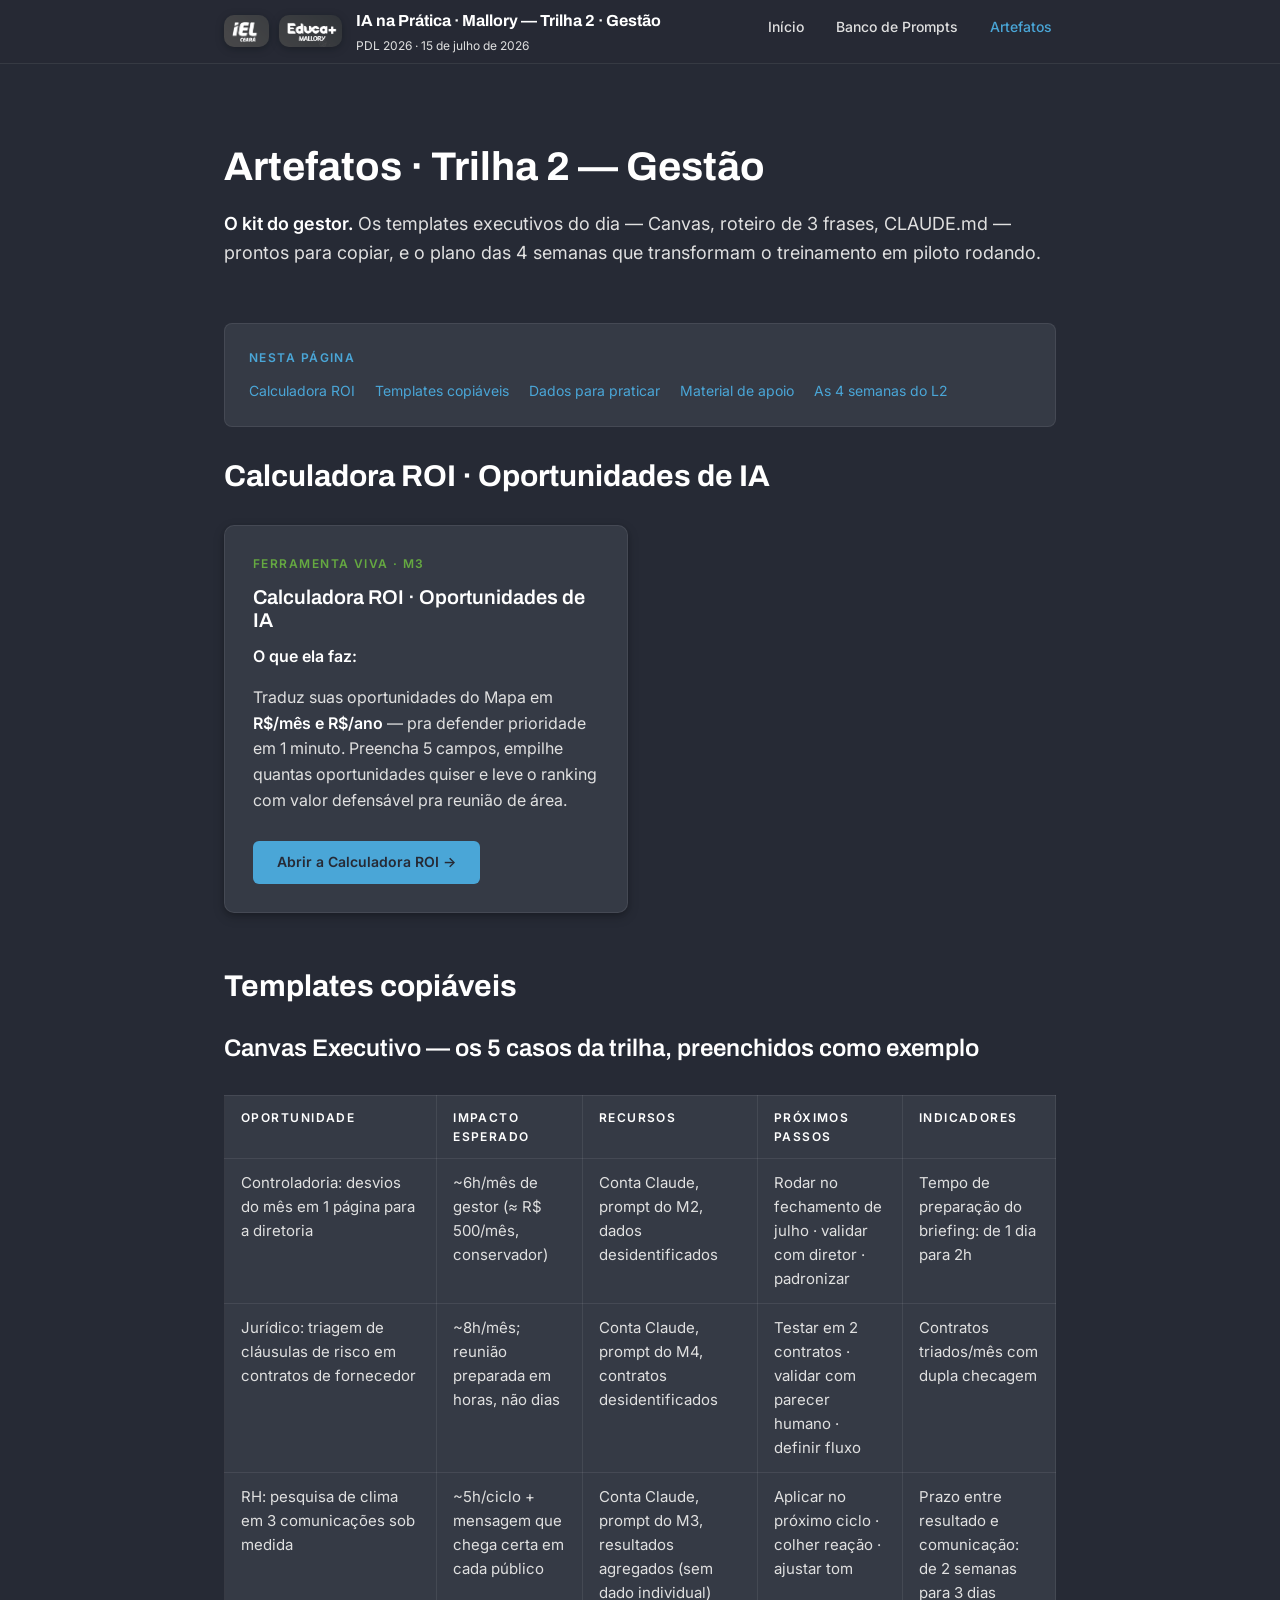
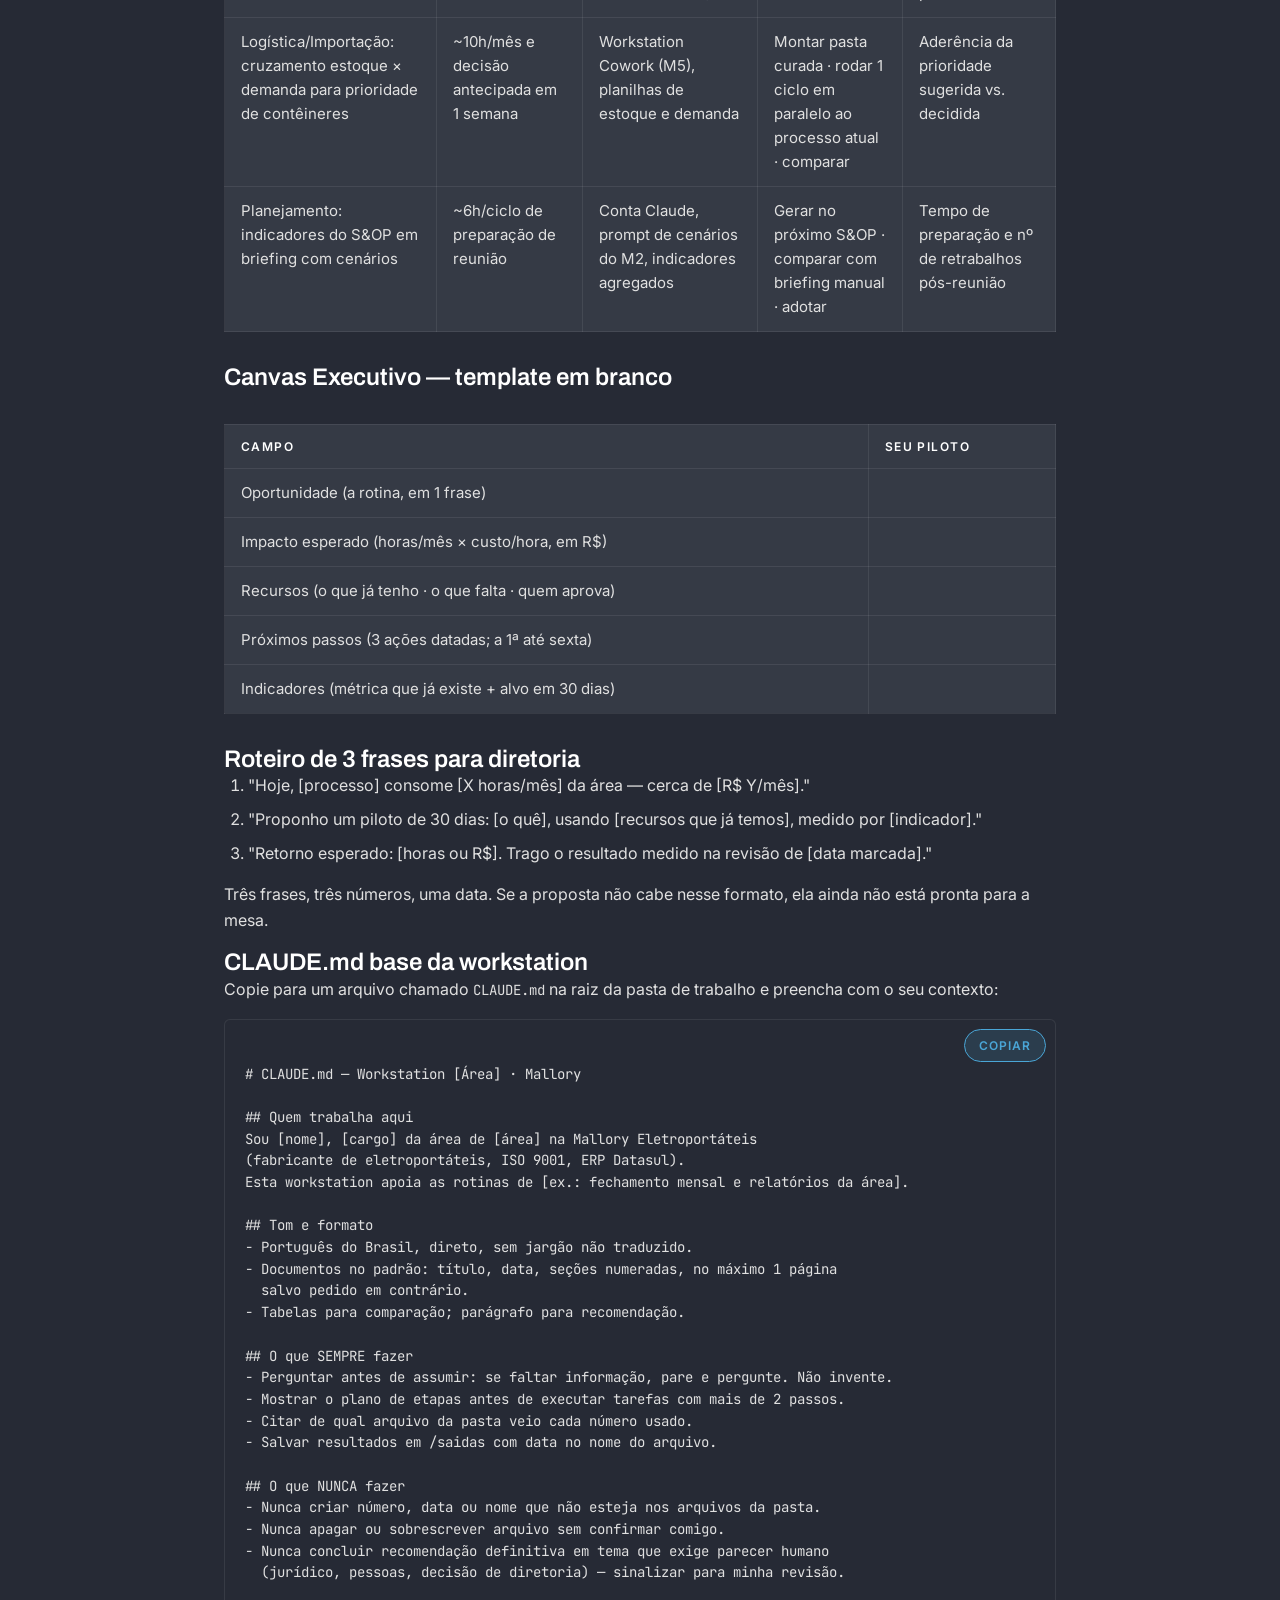
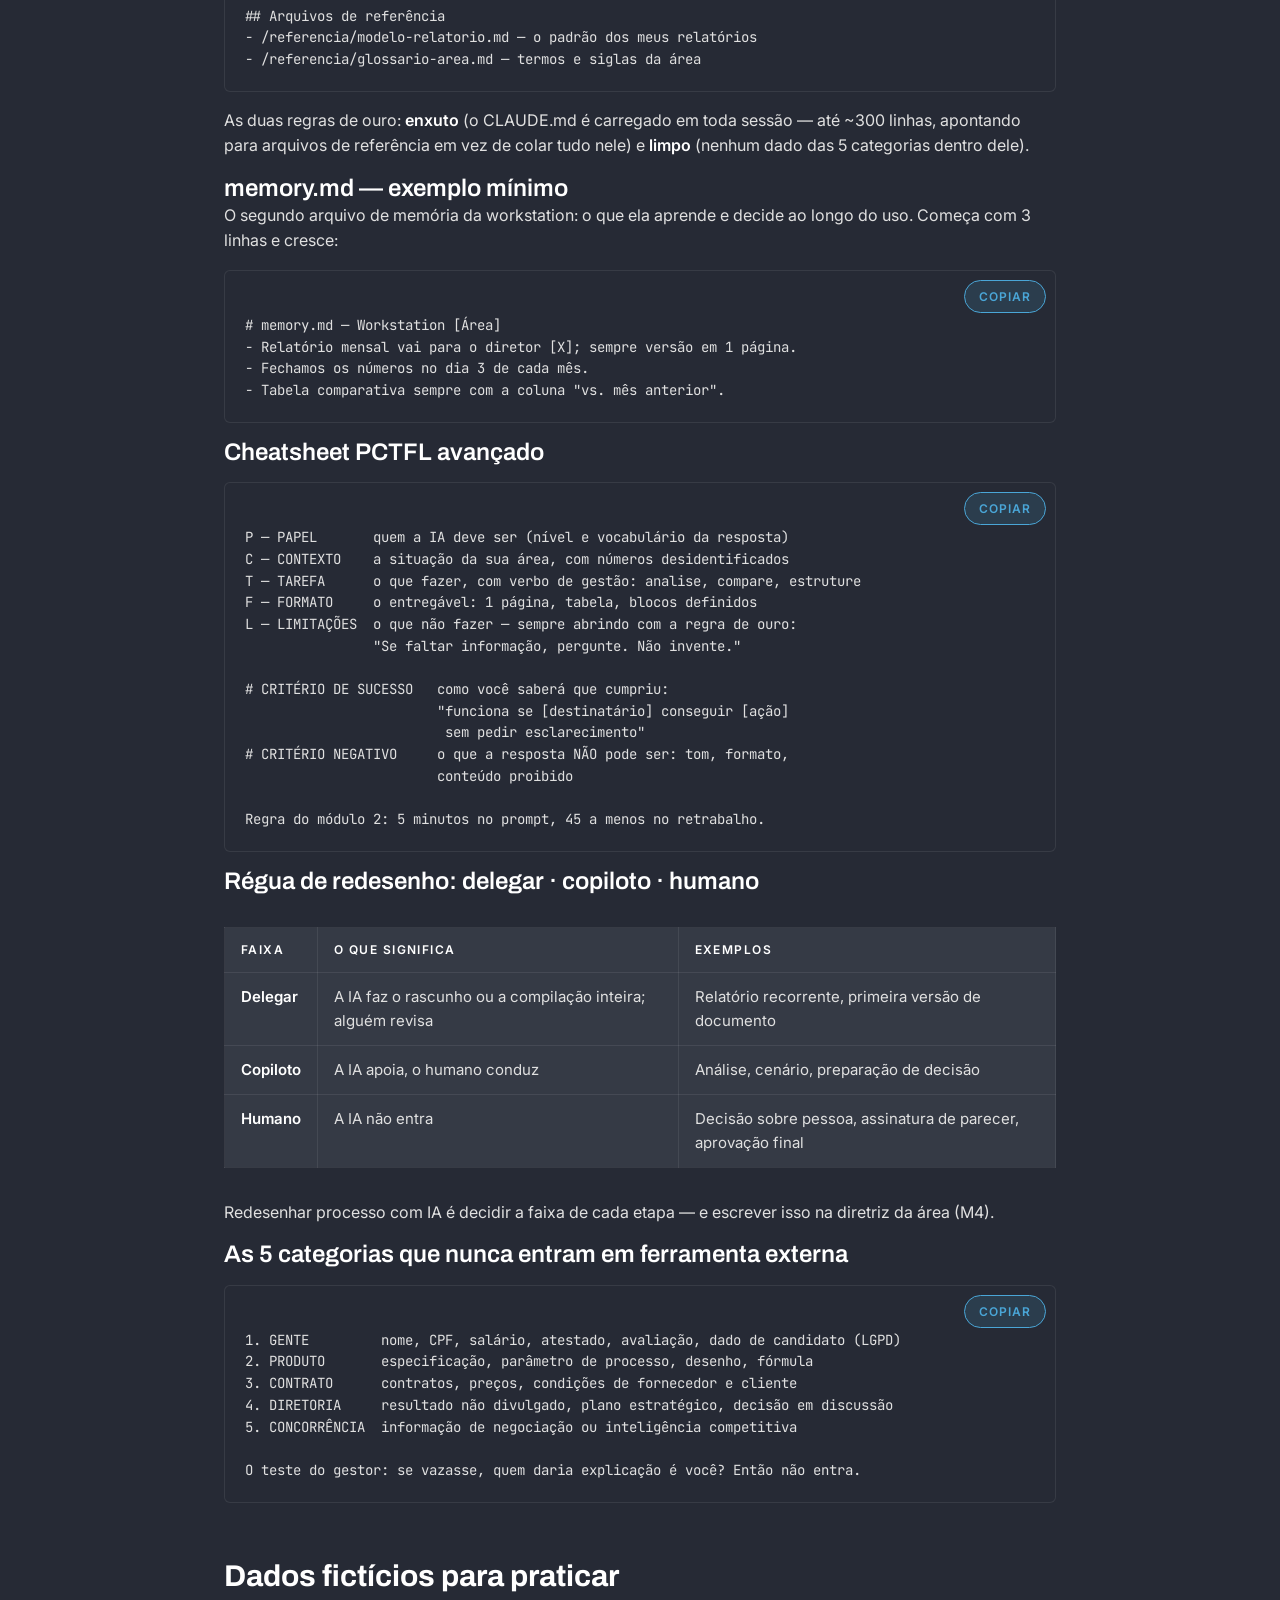
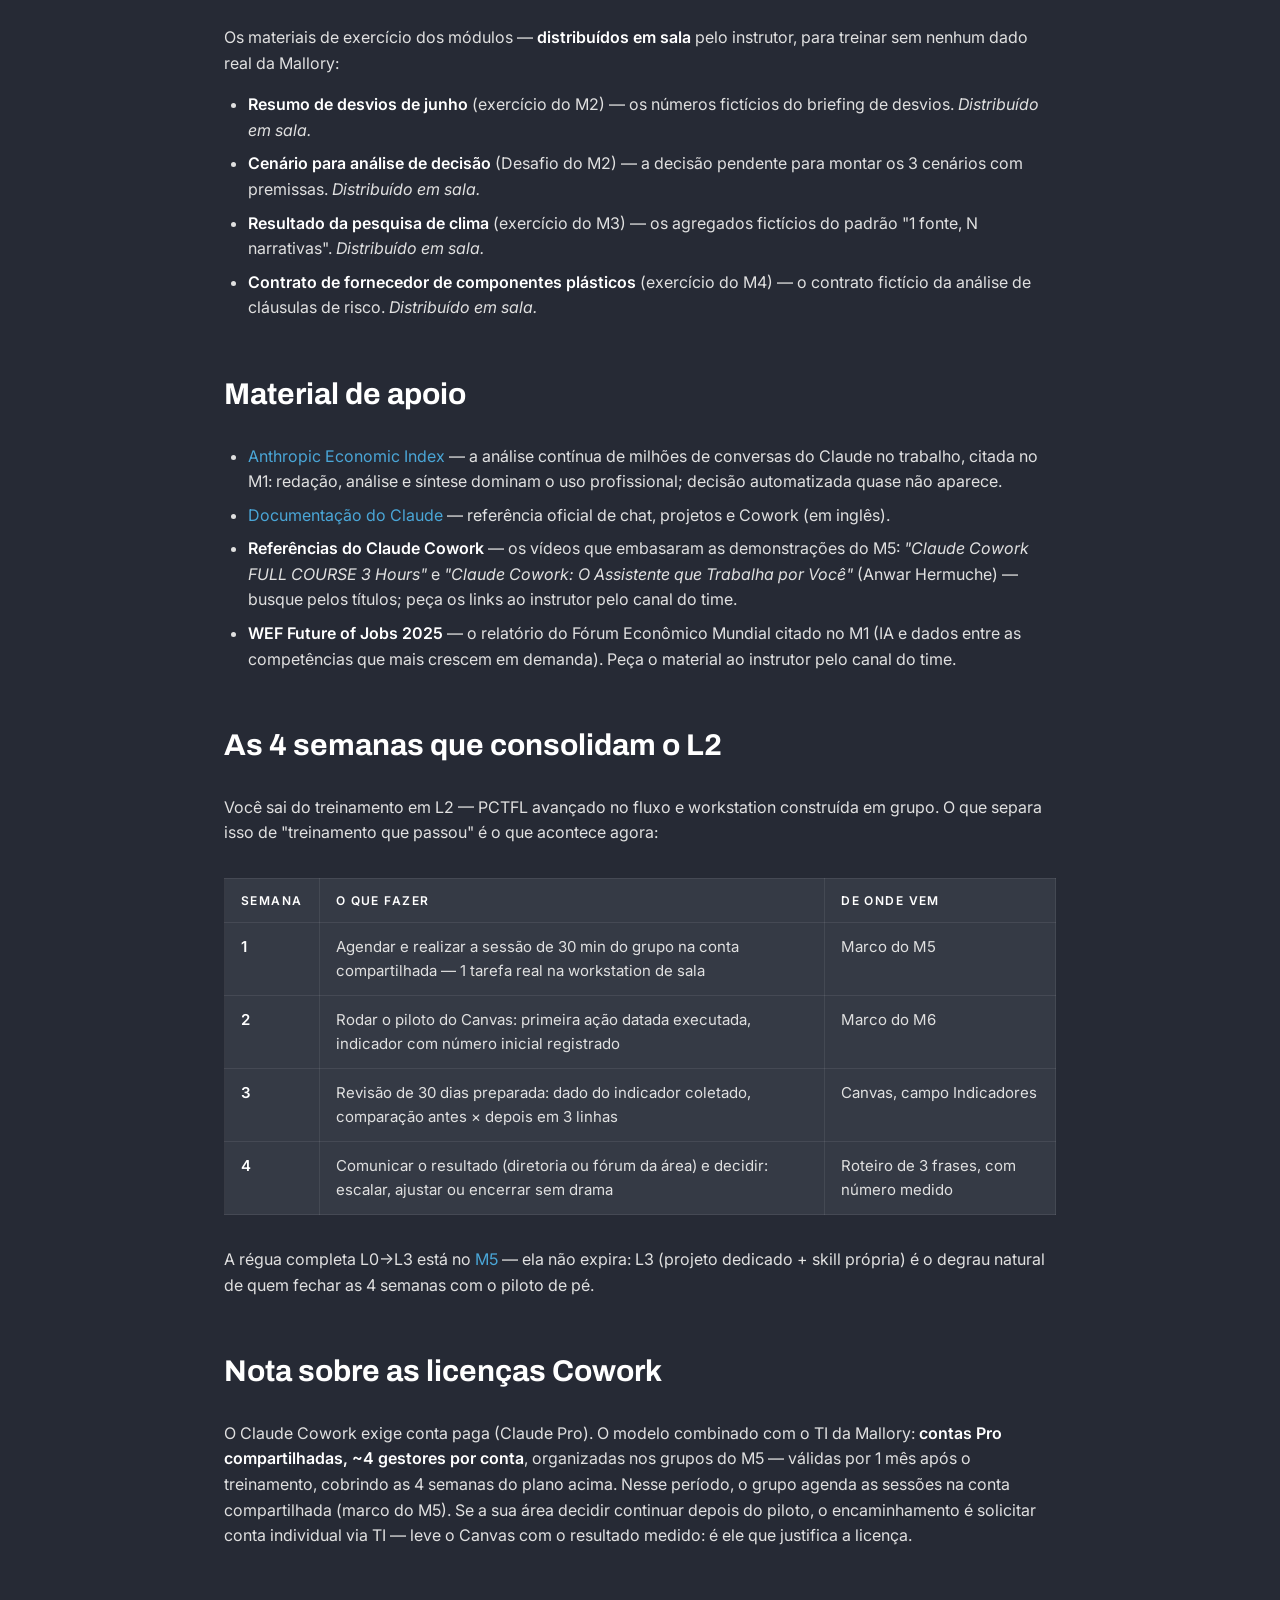
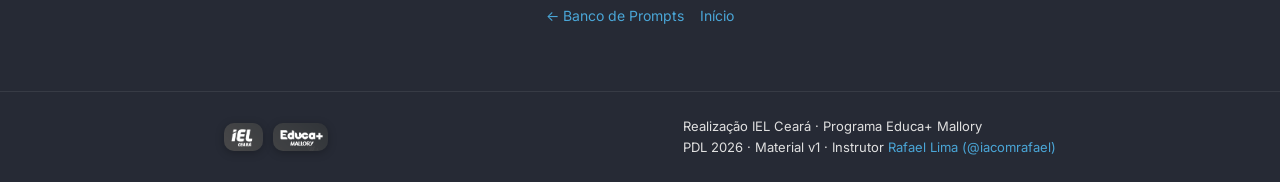
==== artefatos/index.html @ 83b5e23a "Renderiza artefatos/index.html (Trilha 2) Fecha o 404 sistêmico de /artefatos/. Render premium sobre" ====
<!DOCTYPE html>
<html lang="pt-BR">
<head>
  <meta charset="UTF-8">
  <meta name="viewport" content="width=device-width, initial-scale=1.0">
  <title>Artefatos · Trilha 2 — Gestão · Mallory PDL 2026</title>
  <meta name="description" content="O kit do gestor: Calculadora ROI, Canvas Executivo, roteiro de 3 frases, CLAUDE.md base e o plano das 4 semanas que transformam o treinamento em piloto rodando.">
  <link rel="preconnect" href="https://fonts.googleapis.com">
  <link rel="preconnect" href="https://fonts.gstatic.com" crossorigin>
  <link rel="stylesheet" href="https://fonts.googleapis.com/css2?family=Archivo:wght@600;700&family=Inter:wght@400;500;600&family=JetBrains+Mono:wght@400&display=swap">
  <link rel="stylesheet" href="../assets/style.css">
</head>
<body>

<header class="site-header">
  <div class="container">
    <div class="site-brand">
      <div class="site-logos">
        <img src="../assets/logos/iel-ceara.png" alt="IEL Ceará">
        <img src="../assets/logos/educa-mais-mallory.png" alt="Educa+ Mallory">
      </div>
      <div class="site-brand-text">
        <a href="../">IA na Prática · Mallory — Trilha 2 · Gestão</a>
        <span class="site-meta">PDL 2026 · 15 de julho de 2026</span>
      </div>
    </div>
    <button class="nav-toggle" aria-expanded="false" aria-controls="site-nav">Menu</button>
    <nav class="site-nav" id="site-nav" aria-label="Navegação principal">
      <ul>
        <li><a href="../">Início</a></li>
        <li><a href="../banco-de-prompts/">Banco de Prompts</a></li>
        <li><a href="./" aria-current="page">Artefatos</a></li>
      </ul>
    </nav>
  </div>
</header>

<main>
  <div class="container">

    <section class="hero">
      <h1>Artefatos · Trilha 2 — Gestão</h1>
      <p class="lead"><strong>O kit do gestor.</strong> Os templates executivos do dia — Canvas, roteiro de 3 frases, CLAUDE.md — prontos para copiar, e o plano das 4 semanas que transformam o treinamento em piloto rodando.</p>
    </section>

    <nav class="toc" aria-label="Nesta página">
      <span class="eyebrow">Nesta página</span>
      <ul>
        <li><a href="#calculadora">Calculadora ROI</a></li>
        <li><a href="#templates">Templates copiáveis</a></li>
        <li><a href="#dados">Dados para praticar</a></li>
        <li><a href="#apoio">Material de apoio</a></li>
        <li><a href="#semanas">As 4 semanas do L2</a></li>
      </ul>
    </nav>

    <section class="section" id="calculadora">
      <h2>Calculadora ROI · Oportunidades de IA</h2>
      <div class="cards-grid">
        <article class="card-modulo group-contextos">
          <span class="eyebrow">Ferramenta viva · M3</span>
          <h3>Calculadora ROI · Oportunidades de IA</h3>
          <p class="promessa">O que ela faz:</p>
          <p>Traduz suas oportunidades do Mapa em <strong>R$/mês e R$/ano</strong> — pra defender prioridade em 1 minuto. Preencha 5 campos, empilhe quantas oportunidades quiser e leve o ranking com valor defensável pra reunião de área.</p>
          <a class="btn-primary" href="calculadora-roi.html">Abrir a Calculadora ROI →</a>
        </article>
      </div>
    </section>

    <section class="section" id="templates">
      <h2>Templates copiáveis</h2>

      <h3>Canvas Executivo — os 5 casos da trilha, preenchidos como exemplo</h3>
      <div class="table-wrap">
        <table class="table-default">
          <thead>
            <tr><th>Oportunidade</th><th>Impacto esperado</th><th>Recursos</th><th>Próximos passos</th><th>Indicadores</th></tr>
          </thead>
          <tbody>
            <tr><td>Controladoria: desvios do mês em 1 página para a diretoria</td><td>~6h/mês de gestor (≈ R$ 500/mês, conservador)</td><td>Conta Claude, prompt do M2, dados desidentificados</td><td>Rodar no fechamento de julho · validar com diretor · padronizar</td><td>Tempo de preparação do briefing: de 1 dia para 2h</td></tr>
            <tr><td>Jurídico: triagem de cláusulas de risco em contratos de fornecedor</td><td>~8h/mês; reunião preparada em horas, não dias</td><td>Conta Claude, prompt do M4, contratos desidentificados</td><td>Testar em 2 contratos · validar com parecer humano · definir fluxo</td><td>Contratos triados/mês com dupla checagem</td></tr>
            <tr><td>RH: pesquisa de clima em 3 comunicações sob medida</td><td>~5h/ciclo + mensagem que chega certa em cada público</td><td>Conta Claude, prompt do M3, resultados agregados (sem dado individual)</td><td>Aplicar no próximo ciclo · colher reação · ajustar tom</td><td>Prazo entre resultado e comunicação: de 2 semanas para 3 dias</td></tr>
            <tr><td>Logística/Importação: cruzamento estoque × demanda para prioridade de contêineres</td><td>~10h/mês e decisão antecipada em 1 semana</td><td>Workstation Cowork (M5), planilhas de estoque e demanda</td><td>Montar pasta curada · rodar 1 ciclo em paralelo ao processo atual · comparar</td><td>Aderência da prioridade sugerida vs. decidida</td></tr>
            <tr><td>Planejamento: indicadores do S&amp;OP em briefing com cenários</td><td>~6h/ciclo de preparação de reunião</td><td>Conta Claude, prompt de cenários do M2, indicadores agregados</td><td>Gerar no próximo S&amp;OP · comparar com briefing manual · adotar</td><td>Tempo de preparação e nº de retrabalhos pós-reunião</td></tr>
          </tbody>
        </table>
      </div>

      <h3>Canvas Executivo — template em branco</h3>
      <div class="table-wrap">
        <table class="table-default">
          <thead>
            <tr><th>Campo</th><th>Seu piloto</th></tr>
          </thead>
          <tbody>
            <tr><td>Oportunidade (a rotina, em 1 frase)</td><td></td></tr>
            <tr><td>Impacto esperado (horas/mês × custo/hora, em R$)</td><td></td></tr>
            <tr><td>Recursos (o que já tenho · o que falta · quem aprova)</td><td></td></tr>
            <tr><td>Próximos passos (3 ações datadas; a 1ª até sexta)</td><td></td></tr>
            <tr><td>Indicadores (métrica que já existe + alvo em 30 dias)</td><td></td></tr>
          </tbody>
        </table>
      </div>

      <h3>Roteiro de 3 frases para diretoria</h3>
      <ol>
        <li>"Hoje, [processo] consome [X horas/mês] da área — cerca de [R$ Y/mês]."</li>
        <li>"Proponho um piloto de 30 dias: [o quê], usando [recursos que já temos], medido por [indicador]."</li>
        <li>"Retorno esperado: [horas ou R$]. Trago o resultado medido na revisão de [data marcada]."</li>
      </ol>
      <p>Três frases, três números, uma data. Se a proposta não cabe nesse formato, ela ainda não está pronta para a mesa.</p>

      <h3>CLAUDE.md base da workstation</h3>
      <p>Copie para um arquivo chamado <code>CLAUDE.md</code> na raiz da pasta de trabalho e preencha com o seu contexto:</p>
      <div class="prompt-box">
        <button class="btn-copy" type="button" aria-label="Copiar CLAUDE.md base">Copiar</button>
        <pre><code># CLAUDE.md — Workstation [Área] · Mallory

## Quem trabalha aqui
Sou [nome], [cargo] da área de [área] na Mallory Eletroportáteis
(fabricante de eletroportáteis, ISO 9001, ERP Datasul).
Esta workstation apoia as rotinas de [ex.: fechamento mensal e relatórios da área].

## Tom e formato
- Português do Brasil, direto, sem jargão não traduzido.
- Documentos no padrão: título, data, seções numeradas, no máximo 1 página
  salvo pedido em contrário.
- Tabelas para comparação; parágrafo para recomendação.

## O que SEMPRE fazer
- Perguntar antes de assumir: se faltar informação, pare e pergunte. Não invente.
- Mostrar o plano de etapas antes de executar tarefas com mais de 2 passos.
- Citar de qual arquivo da pasta veio cada número usado.
- Salvar resultados em /saidas com data no nome do arquivo.

## O que NUNCA fazer
- Nunca criar número, data ou nome que não esteja nos arquivos da pasta.
- Nunca apagar ou sobrescrever arquivo sem confirmar comigo.
- Nunca concluir recomendação definitiva em tema que exige parecer humano
  (jurídico, pessoas, decisão de diretoria) — sinalizar para minha revisão.

## Arquivos de referência
- /referencia/modelo-relatorio.md — o padrão dos meus relatórios
- /referencia/glossario-area.md — termos e siglas da área</code></pre>
      </div>
      <p>As duas regras de ouro: <strong>enxuto</strong> (o CLAUDE.md é carregado em toda sessão — até ~300 linhas, apontando para arquivos de referência em vez de colar tudo nele) e <strong>limpo</strong> (nenhum dado das 5 categorias dentro dele).</p>

      <h3>memory.md — exemplo mínimo</h3>
      <p>O segundo arquivo de memória da workstation: o que ela aprende e decide ao longo do uso. Começa com 3 linhas e cresce:</p>
      <div class="prompt-box">
        <button class="btn-copy" type="button" aria-label="Copiar memory.md exemplo">Copiar</button>
        <pre><code># memory.md — Workstation [Área]
- Relatório mensal vai para o diretor [X]; sempre versão em 1 página.
- Fechamos os números no dia 3 de cada mês.
- Tabela comparativa sempre com a coluna "vs. mês anterior".</code></pre>
      </div>

      <h3>Cheatsheet PCTFL avançado</h3>
      <div class="prompt-box">
        <button class="btn-copy" type="button" aria-label="Copiar cheatsheet PCTFL avançado">Copiar</button>
        <pre><code>P — PAPEL       quem a IA deve ser (nível e vocabulário da resposta)
C — CONTEXTO    a situação da sua área, com números desidentificados
T — TAREFA      o que fazer, com verbo de gestão: analise, compare, estruture
F — FORMATO     o entregável: 1 página, tabela, blocos definidos
L — LIMITAÇÕES  o que não fazer — sempre abrindo com a regra de ouro:
                "Se faltar informação, pergunte. Não invente."

# CRITÉRIO DE SUCESSO   como você saberá que cumpriu:
                        "funciona se [destinatário] conseguir [ação]
                         sem pedir esclarecimento"
# CRITÉRIO NEGATIVO     o que a resposta NÃO pode ser: tom, formato,
                        conteúdo proibido

Regra do módulo 2: 5 minutos no prompt, 45 a menos no retrabalho.</code></pre>
      </div>

      <h3>Régua de redesenho: delegar · copiloto · humano</h3>
      <div class="table-wrap">
        <table class="table-default">
          <thead>
            <tr><th>Faixa</th><th>O que significa</th><th>Exemplos</th></tr>
          </thead>
          <tbody>
            <tr><td><strong>Delegar</strong></td><td>A IA faz o rascunho ou a compilação inteira; alguém revisa</td><td>Relatório recorrente, primeira versão de documento</td></tr>
            <tr><td><strong>Copiloto</strong></td><td>A IA apoia, o humano conduz</td><td>Análise, cenário, preparação de decisão</td></tr>
            <tr><td><strong>Humano</strong></td><td>A IA não entra</td><td>Decisão sobre pessoa, assinatura de parecer, aprovação final</td></tr>
          </tbody>
        </table>
      </div>
      <p>Redesenhar processo com IA é decidir a faixa de cada etapa — e escrever isso na diretriz da área (M4).</p>

      <h3>As 5 categorias que nunca entram em ferramenta externa</h3>
      <div class="prompt-box">
        <button class="btn-copy" type="button" aria-label="Copiar as 5 categorias">Copiar</button>
        <pre><code>1. GENTE         nome, CPF, salário, atestado, avaliação, dado de candidato (LGPD)
2. PRODUTO       especificação, parâmetro de processo, desenho, fórmula
3. CONTRATO      contratos, preços, condições de fornecedor e cliente
4. DIRETORIA     resultado não divulgado, plano estratégico, decisão em discussão
5. CONCORRÊNCIA  informação de negociação ou inteligência competitiva

O teste do gestor: se vazasse, quem daria explicação é você? Então não entra.</code></pre>
      </div>
    </section>

    <section class="section" id="dados">
      <h2>Dados fictícios para praticar</h2>
      <p>Os materiais de exercício dos módulos — <strong>distribuídos em sala</strong> pelo instrutor, para treinar sem nenhum dado real da Mallory:</p>
      <ul>
        <li><strong>Resumo de desvios de junho</strong> (exercício do M2) — os números fictícios do briefing de desvios. <em>Distribuído em sala.</em></li>
        <li><strong>Cenário para análise de decisão</strong> (Desafio do M2) — a decisão pendente para montar os 3 cenários com premissas. <em>Distribuído em sala.</em></li>
        <li><strong>Resultado da pesquisa de clima</strong> (exercício do M3) — os agregados fictícios do padrão "1 fonte, N narrativas". <em>Distribuído em sala.</em></li>
        <li><strong>Contrato de fornecedor de componentes plásticos</strong> (exercício do M4) — o contrato fictício da análise de cláusulas de risco. <em>Distribuído em sala.</em></li>
      </ul>
    </section>

    <section class="section" id="apoio">
      <h2>Material de apoio</h2>
      <ul>
        <li><a href="https://www.anthropic.com/research" target="_blank" rel="noopener">Anthropic Economic Index</a> — a análise contínua de milhões de conversas do Claude no trabalho, citada no M1: redação, análise e síntese dominam o uso profissional; decisão automatizada quase não aparece.</li>
        <li><a href="https://docs.anthropic.com" target="_blank" rel="noopener">Documentação do Claude</a> — referência oficial de chat, projetos e Cowork (em inglês).</li>
        <li><strong>Referências do Claude Cowork</strong> — os vídeos que embasaram as demonstrações do M5: <em>"Claude Cowork FULL COURSE 3 Hours"</em> e <em>"Claude Cowork: O Assistente que Trabalha por Você"</em> (Anwar Hermuche) — busque pelos títulos; peça os links ao instrutor pelo canal do time.</li>
        <li><strong>WEF Future of Jobs 2025</strong> — o relatório do Fórum Econômico Mundial citado no M1 (IA e dados entre as competências que mais crescem em demanda). Peça o material ao instrutor pelo canal do time.</li>
      </ul>
    </section>

    <section class="section" id="semanas">
      <h2>As 4 semanas que consolidam o L2</h2>
      <p>Você sai do treinamento em L2 — PCTFL avançado no fluxo e workstation construída em grupo. O que separa isso de "treinamento que passou" é o que acontece agora:</p>
      <div class="table-wrap">
        <table class="table-default">
          <thead>
            <tr><th>Semana</th><th>O que fazer</th><th>De onde vem</th></tr>
          </thead>
          <tbody>
            <tr><td><strong>1</strong></td><td>Agendar e realizar a sessão de 30 min do grupo na conta compartilhada — 1 tarefa real na workstation de sala</td><td>Marco do M5</td></tr>
            <tr><td><strong>2</strong></td><td>Rodar o piloto do Canvas: primeira ação datada executada, indicador com número inicial registrado</td><td>Marco do M6</td></tr>
            <tr><td><strong>3</strong></td><td>Revisão de 30 dias preparada: dado do indicador coletado, comparação antes × depois em 3 linhas</td><td>Canvas, campo Indicadores</td></tr>
            <tr><td><strong>4</strong></td><td>Comunicar o resultado (diretoria ou fórum da área) e decidir: escalar, ajustar ou encerrar sem drama</td><td>Roteiro de 3 frases, com número medido</td></tr>
          </tbody>
        </table>
      </div>
      <p>A régua completa L0→L3 está no <a href="../m5/">M5</a> — ela não expira: L3 (projeto dedicado + skill própria) é o degrau natural de quem fechar as 4 semanas com o piloto de pé.</p>
    </section>

    <section class="section">
      <h2>Nota sobre as licenças Cowork</h2>
      <p>O Claude Cowork exige conta paga (Claude Pro). O modelo combinado com o TI da Mallory: <strong>contas Pro compartilhadas, ~4 gestores por conta</strong>, organizadas nos grupos do M5 — válidas por 1 mês após o treinamento, cobrindo as 4 semanas do plano acima. Nesse período, o grupo agenda as sessões na conta compartilhada (marco do M5). Se a sua área decidir continuar depois do piloto, o encaminhamento é solicitar conta individual via TI — leve o Canvas com o resultado medido: é ele que justifica a licença.</p>
    </section>

    <div class="module-nav-secondary">
      <a href="../banco-de-prompts/">← Banco de Prompts</a>
      <a href="../">Início</a>
    </div>

  </div>
</main>

<footer class="site-footer">
  <div class="container">
    <div class="site-logos">
      <img src="../assets/logos/iel-ceara.png" alt="IEL Ceará">
      <img src="../assets/logos/educa-mais-mallory.png" alt="Educa+ Mallory">
    </div>
    <div class="footer-meta">
      Realização IEL Ceará · Programa Educa+ Mallory<br>
      PDL 2026 · Material v1 · Instrutor <a href="https://www.instagram.com/iacomrafael/" target="_blank" rel="noopener">Rafael Lima (@iacomrafael)</a>
    </div>
  </div>
</footer>

<script src="../assets/script.js" defer></script>
</body>
</html>
---- assets/style.css ----
/* ==========================================================================
   IA na Prática · Mallory — Trilha 1 · Supervisão
   Design system: _shared/design-system.md (fonte de verdade)
   Organização: 1.Reset · 2.Variáveis · 3.Tipografia · 4.Layout ·
                5.Componentes · 6.Utilitários · 7.Media queries · 8.Print
   ========================================================================== */

/* ==========================================================================
   1. RESET
   ========================================================================== */

*,
*::before,
*::after {
  box-sizing: border-box;
  margin: 0;
  padding: 0;
}

html {
  -webkit-text-size-adjust: 100%;
  scroll-behavior: smooth;
}

img {
  max-width: 100%;
  display: block;
}

button {
  font: inherit;
  cursor: pointer;
  border: none;
  background: none;
  color: inherit;
}

table {
  border-collapse: collapse;
  width: 100%;
}

/* ==========================================================================
   2. VARIÁVEIS — paleta PDL Mallory (design-system §2)
   ========================================================================== */

:root {
  /* Fundo e Textos */
  --bg-dark: #262A35;   /* Slate — opção C do mockup, aprovada 11/07/2026 */
  --bg-light: #353A45;
  --bg-card: rgba(255, 255, 255, .045);
  --text-primary: #FFFFFF;
  --text-secondary: #E0E0E0;

  /* Cores de Destaque (Linha Colorida PDL) */
  --accent-blue: #4AA6D7;
  --accent-green: #65A941;
  --accent-red: #D72C35;
  --accent-yellow: #F7AC19;
  --accent-purple: #8A3A89;

  /* Derivadas por mistura (permitido: mistura, não hex novo — design-system §8) */
  /* Roxo e vermelho não passam AA como texto pequeno no dark (§7) — versões claras p/ texto */
  --purple-text: color-mix(in oklab, var(--accent-purple) 55%, white);
  --red-text: color-mix(in oklab, var(--accent-red) 65%, white);

  --border-subtle: rgba(255, 255, 255, .08);

  /* Superfície — sombras e raios (design-system §2b, padrão Cirilo adaptado pro dark) */
  --shadow-sm: 0 1px 2px rgba(0, 0, 0, .20), 0 1px 3px rgba(0, 0, 0, .15);
  --shadow-md: 0 4px 12px rgba(0, 0, 0, .20), 0 2px 4px rgba(0, 0, 0, .15);
  --shadow-lg: 0 12px 32px rgba(0, 0, 0, .30), 0 4px 12px rgba(0, 0, 0, .20);
  --radius-sm: 6px;
  --radius: 10px;
  --radius-lg: 14px;

  /* Tipografia */
  --font-title: "Archivo", system-ui, sans-serif;
  --font-body: "Inter", system-ui, sans-serif;
  --font-mono: "JetBrains Mono", ui-monospace, monospace;
}

/* ==========================================================================
   3. TIPOGRAFIA — escala design-system §4 (base 16px)
   ========================================================================== */

body {
  font-family: var(--font-body);
  font-size: 16px;
  font-weight: 400;
  line-height: 1.6;
  color: var(--text-secondary);
  background-color: var(--bg-dark);
  -webkit-font-smoothing: antialiased;
  -moz-osx-font-smoothing: grayscale;
}

h1,
h2,
h3,
h4 {
  font-family: var(--font-title);
  color: var(--text-primary);
  line-height: 1.15;
}

h1 { font-size: 32px; font-weight: 700; }   /* módulos; hub sobe via .hero */
h2 { font-size: 30px; font-weight: 700; }
h3 { font-size: 24px; font-weight: 600; }
h4 { font-size: 19px; font-weight: 600; }

h5,
h6 {
  font-family: var(--font-body);
  font-size: 16px;
  font-weight: 600;
  color: var(--text-primary);
}

p {
  margin-bottom: 16px;
}

strong {
  color: var(--text-primary);
  font-weight: 600;
}

small,
.text-small {
  font-size: 14px;
}

.eyebrow {
  font-family: var(--font-body);
  font-size: 12px;
  font-weight: 600;
  text-transform: uppercase;
  letter-spacing: .12em;
  display: block;
  margin-bottom: 8px;
  color: var(--accent-blue);
}

code {
  font-family: var(--font-mono);
  font-size: 14px;
}

a {
  color: var(--accent-blue);
  text-decoration: none;
}

a:hover {
  text-decoration: underline;
}

ul,
ol {
  padding-left: 24px;
  margin-bottom: 16px;
}

li {
  margin-bottom: 8px;
}

/* Foco visível (design-system §7) */
:focus-visible {
  outline: 2px solid var(--accent-blue);
  outline-offset: 2px;
}

/* ==========================================================================
   4. LAYOUT — container, header, footer, seções
   ========================================================================== */

.container {
  max-width: 880px;
  margin: 0 auto;
  padding: 0 24px;
}

/* --- Site header (sticky) --- */

.site-header {
  position: sticky;
  top: 0;
  z-index: 100;
  background-color: rgba(38, 42, 53, .92);
  -webkit-backdrop-filter: blur(8px);
  backdrop-filter: blur(8px);
  border-bottom: 1px solid var(--border-subtle);
}

.site-header .container {
  display: flex;
  align-items: center;
  justify-content: space-between;
  gap: 16px;
  min-height: 60px;
  flex-wrap: wrap;
  padding-top: 8px;
  padding-bottom: 8px;
}

.site-brand {
  display: flex;
  flex-direction: row;
  align-items: center;
  gap: 14px;
  flex-wrap: wrap;
}

/* Logos institucionais (design-system §9) */
.site-logos {
  display: flex;
  align-items: center;
  gap: 10px;
  flex-shrink: 0;
}

.site-logos img {
  height: 32px;
  width: auto;
  display: block;
  border-radius: 10px;
  box-shadow: 0 2px 8px rgba(0, 0, 0, .25);
}

.site-brand-text {
  display: flex;
  flex-direction: column;
  gap: 2px;
}

.site-brand a {
  font-family: var(--font-title);
  font-size: 16px;
  font-weight: 700;
  color: var(--text-primary);
}

.site-brand a:hover {
  text-decoration: none;
  color: var(--accent-blue);
}

.site-brand .site-meta {
  font-size: 12px;
  color: var(--text-secondary);
}

.nav-toggle {
  display: inline-flex;
  align-items: center;
  gap: 8px;
  padding: 8px 12px;
  border: 1px solid var(--border-subtle);
  border-radius: 6px;
  color: var(--text-primary);
  font-size: 14px;
}

.site-nav {
  display: none;
  width: 100%;
  padding: 8px 0 12px;
}

.site-nav.is-open {
  display: block;
}

.site-nav ul {
  list-style: none;
  padding: 0;
  margin: 0;
  display: flex;
  flex-direction: column;
  gap: 4px;
}

.site-nav a {
  display: block;
  padding: 8px 4px;
  color: var(--text-secondary);
  font-size: 14px;
  font-weight: 500;
}

.site-nav a:hover,
.site-nav a[aria-current="page"] {
  color: var(--accent-blue);
  text-decoration: none;
}

/* --- Seções e ritmo (design-system §6) --- */

main {
  padding-top: 40px;
  padding-bottom: 64px;
}

.section {
  margin-bottom: 38px;
}

.section > h2 {
  margin-bottom: 32px;
}

/* --- Hero --- */

.hero {
  padding: 24px 0 8px;
}

.hero h1 {
  margin-bottom: 20px;
}

.hero .lead {
  font-size: 18px;
  color: var(--text-secondary);
}

.hub-hero h1 {
  font-size: 40px;
}

/* Badges de metadados do módulo (linha sob o h1) */
.page-meta {
  display: flex;
  flex-wrap: wrap;
  gap: 8px;
  margin: 16px 0;
}

/* --- Site footer --- */

.site-footer {
  border-top: 1px solid var(--border-subtle);
  padding: 24px 0;
  font-size: 14px;
  color: var(--text-secondary);
}

.site-footer .container {
  display: flex;
  justify-content: space-between;
  align-items: center;
  gap: 16px;
  flex-wrap: wrap;
}

.site-footer .site-logos img {
  height: 28px;
}

.footer-meta {
  font-size: 13px;
}

/* --- Navegação prev/next do módulo --- */

.module-nav {
  display: flex;
  flex-direction: column;
  gap: 12px;
  margin-top: 48px;
  padding-top: 24px;
  border-top: 1px solid var(--border-subtle);
}

.module-nav a {
  display: block;
  padding: 12px 16px;
  background-color: var(--bg-light);
  border: 1px solid var(--border-subtle);
  border-radius: 6px;
}

.module-nav a:hover {
  text-decoration: none;
  border-color: var(--accent-blue);
}

.module-nav .nav-label {
  display: block;
  font-size: 12px;
  color: var(--text-secondary);
  text-transform: uppercase;
  letter-spacing: .12em;
  font-weight: 600;
}

.module-nav .nav-title {
  color: var(--text-primary);
  font-weight: 500;
}

.module-nav-secondary {
  display: flex;
  gap: 16px;
  justify-content: center;
  margin-top: 16px;
  font-size: 14px;
}

/* ==========================================================================
   5. COMPONENTES CANÔNICOS (design-system §5)
   ========================================================================== */

/* --- 5.1 Card de módulo (hub) --- */

.cards-grid {
  display: grid;
  grid-template-columns: 1fr;
  gap: 24px;
}

.card-modulo {
  position: relative;
  background-color: var(--bg-light);
  border: 1px solid var(--border-subtle);
  border-radius: var(--radius);
  padding: 28px;
  display: flex;
  flex-direction: column;
  gap: 12px;
  overflow: hidden;
  box-shadow: var(--shadow-md);
  transition: transform .2s ease, box-shadow .2s ease;
}

/* Linha superior na cor do grupo — desenha da esquerda no hover */
.card-modulo::before {
  content: "";
  position: absolute;
  top: 0;
  left: 0;
  height: 3px;
  width: 100%;
  background-color: var(--group-color, var(--accent-blue));
  transform: scaleX(0);
  transform-origin: left;
  transition: transform .2s ease;
}

.card-modulo:hover {
  transform: translateY(-4px);
  box-shadow: var(--shadow-lg);
}

.card-modulo:hover::before {
  transform: scaleX(1);
}

.card-modulo .eyebrow {
  color: var(--group-color, var(--accent-blue));
  margin-bottom: 0;
}

.card-modulo h3 {
  font-size: 20px;
}

.card-modulo .promessa {
  margin-bottom: 4px;
  font-weight: 600;
  color: var(--text-primary);
}

/* Lista "O que você aprende" — cresce para alinhar os botões entre cards */
.card-modulo > ul {
  flex-grow: 1;
  margin-bottom: 4px;
}

.card-modulo .btn-primary {
  align-self: flex-start;
}

/* Rodapé de autoria do card (design-system: crédito @iacomrafael) */
.card-modulo .card-footer-author {
  font-size: 12px;
  font-style: italic;
  color: var(--text-secondary);
  margin: 12px 0 0;
  padding-top: 12px;
  border-top: 1px solid var(--border-subtle);
}
.card-modulo .card-footer-author a {
  color: var(--accent-blue);
  text-decoration: none;
}
.card-modulo .card-footer-author a:hover {
  text-decoration: underline;
}

/* Cores por grupo narrativo (ver goal-4a-report, decisão de mapeamento) */
.group-fundamentos { --group-color: var(--accent-blue); }
.group-contextos   { --group-color: var(--accent-green); }
.group-aplicacoes  { --group-color: var(--accent-yellow); }
.group-fechamento  { --group-color: var(--accent-purple); }

/* Roxo cru não passa AA como texto pequeno — eyebrow do grupo Fechamento usa a mistura clara */
.group-fechamento .eyebrow { color: var(--purple-text); }

/* Linha "Você leva →" — sempre em roxo claro (mistura AA — design-system §7) */
.voce-leva {
  color: var(--purple-text);
  font-weight: 500;
}

.voce-leva strong {
  color: var(--purple-text);
}

/* --- 5.2 Card de prompt (PCTFL) --- */

.card-prompt {
  background-color: var(--bg-light);
  border-left: 3px solid var(--accent-blue);
  border-radius: 0 6px 6px 0;
  padding: 24px;
  margin: 32px 0;
}

.card-prompt h3,
.card-prompt h4 {
  margin-bottom: 12px;
}

.card-prompt .prompt-meta {
  margin: 0 0 16px;
  font-size: 14px;
}

.card-prompt .prompt-meta dt {
  float: left;
  clear: left;
  margin-right: 6px;
  font-weight: 600;
  color: var(--text-primary);
}

.card-prompt .prompt-meta dd {
  margin-bottom: 4px;
  overflow: hidden;
}

.prompt-box {
  position: relative;
  margin: 16px 0;
}

.prompt-box pre {
  background-color: var(--bg-dark);
  border: 1px solid var(--border-subtle);
  border-radius: 6px;
  padding: 20px;
  padding-top: 44px;
  overflow-x: auto;
  font-family: var(--font-mono);
  font-size: 14px;
  line-height: 1.55;
  color: var(--text-secondary);
}

.prompt-marker {
  color: var(--accent-blue);
  font-weight: 600;
}

.btn-copy {
  position: absolute;
  top: 10px;
  right: 10px;
  padding: 6px 14px;
  font-size: 12px;
  font-weight: 600;
  text-transform: uppercase;
  letter-spacing: .08em;
  color: var(--accent-blue);
  background-color: rgba(74, 166, 215, .15);
  border: 1px solid var(--accent-blue);
  border-radius: 999px;
  transition: background-color .15s ease, color .15s ease;
}

.btn-copy:hover {
  background-color: var(--accent-blue);
  color: var(--bg-dark);
}

.btn-copy.copied {
  color: var(--bg-dark);
  background-color: var(--accent-green);
  border-color: var(--accent-green);
}

.card-prompt .como-avaliar {
  margin-bottom: 0;
  font-size: 14px;
  color: var(--text-secondary);
}

/* --- 5.3 Callout box (4 variantes) --- */

.callout {
  background-color: var(--bg-light);
  border-left: 3px solid var(--accent-blue);
  border-radius: 0 var(--radius-sm) var(--radius-sm) 0;
  padding: 20px;
  margin: 32px 0;
  box-shadow: var(--shadow-sm);
}

.callout > :last-child {
  margin-bottom: 0;
}

.callout .callout-title {
  font-size: 12px;
  font-weight: 600;
  text-transform: uppercase;
  letter-spacing: .12em;
  margin-bottom: 12px;
  color: var(--accent-blue);
}

.callout-info { border-left-color: var(--accent-blue); }
.callout-info .callout-title { color: var(--accent-blue); }

.callout-aviso { border-left-color: var(--accent-red); }
.callout-aviso .callout-title { color: var(--red-text); }

.callout-alucinacao { border-left-color: var(--accent-yellow); }
.callout-alucinacao .callout-title { color: var(--accent-yellow); }

.callout-marco { border-left-color: var(--accent-purple); }
.callout-marco .callout-title { color: var(--purple-text); }

.callout table {
  margin: 16px 0;
}

/* --- 5.4 Badge de status --- */

.badge {
  display: inline-block;
  font-size: 12px;
  font-weight: 600;
  line-height: 1;
  padding: 4px 10px;
  border-radius: 999px;
  background-color: rgba(224, 224, 224, .15);
  color: var(--text-secondary);
}

.badge-disponivel {
  background-color: rgba(101, 169, 65, .15);
  color: var(--accent-green);
}

.badge-em-breve {
  background-color: rgba(224, 224, 224, .12);
  color: rgba(224, 224, 224, .6);
}

.badge-cowork {
  background-color: rgba(138, 58, 137, .18);
  color: var(--purple-text);
}

.badge-hands-on {
  background-color: rgba(74, 166, 215, .15);
  color: var(--accent-blue);
}

/* --- 5.5 Tabela "Aplicar × NÃO Aplicar" --- */

.table-aplicar {
  margin: 32px 0;
}

.table-aplicar th,
.table-aplicar td {
  padding: 12px 16px;
  text-align: left;
  vertical-align: top;
  border: 1px solid var(--border-subtle);
  width: 50%;
}

.table-aplicar th {
  font-size: 12px;
  font-weight: 600;
  text-transform: uppercase;
  letter-spacing: .12em;
  color: var(--text-primary);
}

.table-aplicar th:first-child { background-color: rgba(101, 169, 65, .25); }
.table-aplicar th:last-child  { background-color: rgba(215, 44, 53, .25); }

.table-aplicar td {
  background-color: var(--bg-light);
  font-size: 15px;
}

.table-aplicar td:first-child::before {
  content: "✓ ";
  color: var(--accent-green);
  font-weight: 700;
}

.table-aplicar td:last-child::before {
  content: "✗ ";
  color: var(--red-text);
  font-weight: 700;
}

/* --- 5.6 Timeline "3 tempos" --- */

.timeline-3-tempos {
  display: flex;
  flex-direction: column;
  gap: 8px;
  margin: 32px 0;
}

.timeline-3-tempos .tempo {
  background-color: var(--bg-light);
  border: 1px solid var(--border-subtle);
  border-radius: 6px;
  padding: 20px;
  flex: 1;
}

.timeline-3-tempos .tempo-label {
  display: block;
  font-size: 12px;
  font-weight: 600;
  text-transform: uppercase;
  letter-spacing: .12em;
  color: var(--accent-blue);
  margin-bottom: 8px;
}

.timeline-3-tempos .tempo p {
  margin-bottom: 0;
  font-size: 15px;
}

/* Terceiro tempo = o marco: label e borda em roxo */
.timeline-3-tempos .tempo-saida {
  border-color: var(--accent-purple);
}

.timeline-3-tempos .tempo-saida .tempo-label {
  color: var(--purple-text);
}

.timeline-3-tempos .tempo-arrow {
  color: var(--text-secondary);
  text-align: center;
  font-size: 18px;
  line-height: 1;
  align-self: center;
}

/* ==========================================================================
   5b. COMPONENTES DA PÁGINA (goal 4a — não estavam no design-system)
   ========================================================================== */

/* --- Stats do diagnóstico (hub) --- */

.stats-grid {
  display: grid;
  grid-template-columns: 1fr;
  gap: 16px;
  margin: 32px 0;
}

.stat {
  background-color: var(--bg-light);
  border: 1px solid var(--border-subtle);
  border-radius: 8px;
  padding: 20px;
  text-align: center;
}

.stat .stat-number {
  display: block;
  font-family: var(--font-title);
  font-size: 48px;
  font-weight: 700;
  color: var(--text-primary);
  line-height: 1.1;
}

.stat .stat-label {
  display: block;
  font-size: 14px;
  color: var(--text-secondary);
  margin-top: 4px;
}

/* --- Jornada (grupos narrativos, hub) --- */

.jornada-grupo {
  margin-bottom: 32px;
}

.jornada-grupo .eyebrow {
  color: var(--group-color, var(--accent-blue));
}

.jornada-grupo ul {
  list-style: none;
  padding: 0;
}

.jornada-grupo li {
  padding: 10px 0;
  border-bottom: 1px solid var(--border-subtle);
  display: flex;
  flex-wrap: wrap;
  align-items: baseline;
  gap: 8px;
}

/* --- Contrato do módulo --- */

.contrato {
  background-color: var(--bg-light);
  border: 1px solid var(--border-subtle);
  border-radius: 8px;
  padding: 28px;
  margin: 32px 0;
}

.contrato p {
  margin-bottom: 12px;
}

.contrato p:last-child {
  margin-bottom: 0;
}

/* --- Conceito em 5 pontos --- */

.point-numbered {
  display: flex;
  gap: 20px;
  margin-bottom: 32px;
}

.point-numbered .point-number {
  flex-shrink: 0;
  width: 44px;
  height: 44px;
  display: flex;
  align-items: center;
  justify-content: center;
  font-family: var(--font-title);
  font-size: 22px;
  font-weight: 700;
  color: var(--accent-blue);
  border: 2px solid var(--accent-blue);
  border-radius: 50%;
}

.point-numbered h3 {
  font-size: 19px;
  margin-bottom: 8px;
}

.point-numbered p:last-child {
  margin-bottom: 0;
}

/* --- Exercício em 2 camadas --- */

.exercise-block {
  background-color: var(--bg-light);
  border: 1px solid var(--border-subtle);
  border-radius: 8px;
  padding: 28px;
  margin: 24px 0;
}

.exercise-block h3 {
  font-size: 20px;
  margin-bottom: 16px;
}

.exercise-block ol {
  margin-bottom: 16px;
}

.exercise-block > :last-child {
  margin-bottom: 0;
}

/* --- Tabelas comuns (anti-padrões, diagnóstico etc.) --- */

.table-wrap {
  overflow-x: auto;
  margin: 32px 0;
}

table.table-default th,
table.table-default td {
  padding: 12px 16px;
  text-align: left;
  vertical-align: top;
  border: 1px solid var(--border-subtle);
  font-size: 15px;
}

table.table-default th {
  font-size: 12px;
  font-weight: 600;
  text-transform: uppercase;
  letter-spacing: .12em;
  color: var(--text-primary);
  background-color: var(--bg-light);
}

table.table-default td {
  background-color: var(--bg-light);
}

/* Coluna "Como corrigir" — destaque verde (correção = caminho certo) */
table.table-erros td:last-child {
  border-left: 2px solid var(--accent-green);
}

/* --- TOC do banco --- */

.toc {
  background-color: var(--bg-light);
  border: 1px solid var(--border-subtle);
  border-radius: 8px;
  padding: 24px;
  margin: 32px 0;
  font-size: 14px;
}

.toc .eyebrow {
  margin-bottom: 12px;
}

.toc ul {
  list-style: none;
  padding: 0;
  margin: 0;
  display: flex;
  flex-wrap: wrap;
  gap: 8px 20px;
}

.toc li {
  margin-bottom: 0;
}

/* --- Bloco "como usar" (banco) --- */

.guia-bloco {
  background-color: var(--bg-light);
  border: 1px solid var(--border-subtle);
  border-radius: 8px;
  padding: 24px;
  margin: 24px 0;
}

.guia-bloco > :last-child {
  margin-bottom: 0;
}

/* Títulos de área do banco — heading com estilo eyebrow + respiro entre áreas */
h3.eyebrow {
  font-size: 13px;
  margin-top: 56px;
  margin-bottom: 16px;
  color: var(--accent-blue);
}

/* --- Botões --- */

.btn-primary {
  display: inline-block;
  padding: 10px 24px;
  font-size: 14px;
  font-weight: 600;
  color: var(--bg-dark);
  background-color: var(--accent-blue);
  border-radius: 6px;
  align-self: flex-start;
  transition: filter .15s ease;
}

.btn-primary:hover {
  text-decoration: none;
  filter: brightness(1.1);
}

/* ==========================================================================
   6. UTILITÁRIOS — semântica de cores (design-system §3)
   ========================================================================== */

.accent-blue   { color: var(--accent-blue); }
.accent-green  { color: var(--accent-green); }
.accent-yellow { color: var(--accent-yellow); }
/* Vermelho e roxo como texto: apenas as versões claras (design-system §7) */
.accent-red    { color: var(--red-text); }
.accent-purple { color: var(--purple-text); }

.border-blue   { border-color: var(--accent-blue); }
.border-green  { border-color: var(--accent-green); }
.border-red    { border-color: var(--accent-red); }
.border-yellow { border-color: var(--accent-yellow); }
.border-purple { border-color: var(--accent-purple); }

.bg-blue-soft   { background-color: rgba(74, 166, 215, .15); }
.bg-green-soft  { background-color: rgba(101, 169, 65, .15); }
.bg-red-soft    { background-color: rgba(215, 44, 53, .15); }
.bg-yellow-soft { background-color: rgba(247, 172, 25, .15); }
.bg-purple-soft { background-color: rgba(138, 58, 137, .15); }

.text-secondary { color: var(--text-secondary); }
.text-center { text-align: center; }

/* ==========================================================================
   7. MEDIA QUERIES — mobile-first (breakpoints 640px / 900px)
   ========================================================================== */

@media (min-width: 640px) {
  .stats-grid {
    grid-template-columns: repeat(2, 1fr);
  }

  .module-nav {
    flex-direction: row;
    justify-content: space-between;
  }

  .module-nav a {
    max-width: 48%;
  }

  .module-nav .nav-next {
    text-align: right;
    margin-left: auto;
  }
}

@media (min-width: 900px) {
  h1 { font-size: 40px; }
  .hub-hero h1 { font-size: 52px; }

  main {
    padding-top: 56px;
  }

  .section {
    margin-bottom: 56px;
  }

  /* Nav inline no desktop; hamburger some */
  .nav-toggle {
    display: none;
  }

  .site-nav {
    display: block;
    width: auto;
    padding: 0;
  }

  .site-nav ul {
    flex-direction: row;
    gap: 24px;
  }

  .cards-grid {
    grid-template-columns: repeat(2, 1fr);
  }

  .stats-grid {
    grid-template-columns: repeat(4, 1fr);
  }

  .timeline-3-tempos {
    flex-direction: row;
    align-items: stretch;
    gap: 0;
  }

  .timeline-3-tempos .tempo-arrow {
    padding: 0 12px;
  }
}

/* Movimento reduzido (design-system §7) */
@media (prefers-reduced-motion: reduce) {
  html {
    scroll-behavior: auto;
  }

  *,
  *::before,
  *::after {
    transition: none !important;
    animation: none !important;
  }

  .card-modulo:hover {
    transform: none;
  }
}

/* ==========================================================================
   8. PRINT — folha limpa em A4 (goal 4a §4.1)
   ========================================================================== */

@media print {
  body {
    background: #fff;
    color: #000;
    font-size: 12pt;
  }

  .site-header,
  .site-footer,
  .site-nav,
  .site-logos,
  .nav-toggle,
  .btn-copy,
  .btn-primary,
  .module-nav,
  .module-nav-secondary,
  .toc {
    display: none !important;
  }

  h1, h2, h3, h4, strong {
    color: #000;
  }

  h2 {
    page-break-before: always;
  }

  main > .hero h1 + * {
    page-break-before: avoid;
  }

  p, li {
    color: #000;
  }

  a {
    color: #000;
    text-decoration: underline;
  }

  .card-modulo,
  .card-prompt,
  .callout,
  .contrato,
  .exercise-block,
  .guia-bloco,
  .stat,
  .timeline-3-tempos .tempo,
  table.table-default th,
  table.table-default td,
  .table-aplicar td {
    background: #fff !important;
    color: #000;
    border-color: #999;
  }

  .prompt-box pre {
    background: #fff;
    color: #000;
    border: 1px solid #999;
    padding-top: 20px;
    white-space: pre-wrap;
    overflow: visible;
  }

  .prompt-marker {
    color: #000;
  }

  .callout .callout-title,
  .timeline-3-tempos .tempo-label,
  .eyebrow,
  .voce-leva,
  .voce-leva strong,
  .accent-blue,
  .accent-green,
  .accent-yellow,
  .accent-red,
  .accent-purple {
    color: #000;
  }

  .card-prompt,
  .callout {
    page-break-inside: avoid;
  }

  /* Componentes premium (§9) no papel: sem blobs, accordions/tabs abertos */
  .ambient-blob { display: none !important; }
  .modo-body { max-height: none !important; padding: 12px 24px !important; }
  .modo-chevron { display: none !important; }
  .tab-panel { display: block !important; }
  .tab-panel + .tab-panel { margin-top: 24px; page-break-before: avoid; }
  .tabs-list { display: none !important; }
  .action-check { display: none !important; }
  .ia-aninhada,
  .modo-card,
  .callout-ativo,
  .selo {
    background: #fff !important;
    color: #000;
    border-color: #999;
  }

  /* Componentes 5f: controles escondidos, cards no papel, modal fechado */
  .niveis-tabs,
  .btn-proximo-nivel,
  .nivel-card-footer,
  .autodiagnostico-cta { display: none !important; }
  .autodiagnostico-modal { display: none !important; }
  .nivel-card,
  .nivel-proximo,
  .wysiati-conexao {
    background: #fff !important;
    color: #000;
    border-color: #999;
  }
}

/* ==========================================================================
   9. COMPONENTES PREMIUM (goal 5c — módulos interativos)
   ========================================================================== */

/* Conteúdo acima dos blobs */
main .container {
  position: relative;
  z-index: 1;
}

/* --- 9.1 Ambient blobs (padrão Cirilo adaptado para dark) --- */

.ambient-blob {
  position: fixed;
  border-radius: 50%;
  pointer-events: none;
  z-index: 0;
  filter: blur(60px);
  opacity: .06;
}

.ambient-blob-blue {
  top: -200px;
  left: -180px;
  width: 500px;
  height: 500px;
  background: radial-gradient(circle, var(--accent-blue) 0%, transparent 70%);
  animation: blobMove1 26s ease-in-out infinite alternate;
}

.ambient-blob-purple {
  bottom: -180px;
  right: -180px;
  width: 460px;
  height: 460px;
  background: radial-gradient(circle, var(--accent-purple) 0%, transparent 70%);
  animation: blobMove2 30s ease-in-out infinite alternate;
}

@keyframes blobMove1 {
  0%   { transform: translate(0, 0) scale(1); }
  100% { transform: translate(120px, 80px) scale(1.15); }
}

@keyframes blobMove2 {
  0%   { transform: translate(0, 0) scale(1); }
  100% { transform: translate(-80px, -60px) scale(1.10); }
}

/* --- 9.2 SVG aninhado — IA generativa --- */

.ia-aninhada {
  background: var(--bg-light);
  border: 1px solid var(--border-subtle);
  border-radius: var(--radius-lg);
  padding: 32px 24px;
  margin: 32px 0;
  box-shadow: var(--shadow-md);
}

.ia-aninhada-hint {
  text-align: center;
  font-size: 12px;
  color: var(--text-secondary);
  margin-bottom: 12px;
  font-style: italic;
}

.ia-aninhada-svg {
  max-width: 340px;
  margin: 0 auto 20px;
  display: block;
}

.ia-aninhada-svg circle {
  fill: transparent;
  stroke: var(--accent-blue);
  stroke-width: 2;
  transition: stroke-width .2s, opacity .2s;
  cursor: pointer;
  opacity: .5;
}

.ia-aninhada-svg circle:hover,
.ia-aninhada-svg circle.active {
  stroke-width: 4;
  opacity: 1;
}

.ia-aninhada-svg text {
  fill: var(--text-primary);
  font-family: var(--font-body);
  font-size: 13px;
  font-weight: 600;
  pointer-events: none;
  text-anchor: middle;
}

.ia-aninhada-desc {
  min-height: 60px;
  padding: 16px;
  background: rgba(74, 166, 215, .08);
  border-left: 3px solid var(--accent-blue);
  border-radius: 0 var(--radius-sm) var(--radius-sm) 0;
  font-size: 15px;
  color: var(--text-secondary);
  transition: opacity .15s;
}

.ia-aninhada-desc strong {
  color: var(--text-primary);
  display: block;
  margin-bottom: 4px;
}

/* --- 9.3 Cards accordion "3 modos" --- */

.modos-accordion {
  margin: 32px 0;
  display: flex;
  flex-direction: column;
  gap: 12px;
}

.modo-card {
  background: var(--bg-light);
  border: 1px solid var(--border-subtle);
  border-radius: var(--radius);
  overflow: hidden;
  box-shadow: var(--shadow-sm);
  transition: box-shadow .2s;
}

.modo-card.open {
  box-shadow: var(--shadow-md);
}

.modo-header {
  display: flex;
  align-items: center;
  gap: 16px;
  padding: 20px 24px;
  cursor: pointer;
  background: none;
  border: none;
  width: 100%;
  text-align: left;
  color: inherit;
}

.modo-header:hover {
  background: rgba(255, 255, 255, .02);
}

.modo-numero {
  flex-shrink: 0;
  width: 40px;
  height: 40px;
  display: flex;
  align-items: center;
  justify-content: center;
  font-family: var(--font-title);
  font-size: 20px;
  font-weight: 700;
  color: var(--accent-blue);
  border: 2px solid var(--accent-blue);
  border-radius: 50%;
}

.modo-titulo {
  display: block;
  font-family: var(--font-title);
  font-size: 18px;
  font-weight: 600;
  color: var(--text-primary);
}

.modo-header > span:nth-child(2) {
  flex-grow: 1;
}

.modo-resumo {
  display: block;
  font-size: 13px;
  color: var(--text-secondary);
  margin-top: 2px;
}

.modo-chevron {
  flex-shrink: 0;
  transition: transform .2s;
  color: var(--text-secondary);
  font-size: 18px;
}

.modo-card.open .modo-chevron {
  transform: rotate(180deg);
  color: var(--accent-blue);
}

.modo-body {
  max-height: 0;
  overflow: hidden;
  transition: max-height .3s ease;
  padding: 0 24px;
}

.modo-card.open .modo-body {
  max-height: 500px;
  padding: 0 24px 24px 24px;
}

.modo-body dl { margin: 0; }

.modo-body dt {
  font-size: 12px;
  font-weight: 600;
  text-transform: uppercase;
  letter-spacing: .1em;
  color: var(--accent-blue);
  margin-top: 12px;
}

.modo-body dd {
  margin: 4px 0 0;
  font-size: 15px;
}

/* --- 9.4 Bloco "20 anos como ativo" --- */

.callout-ativo {
  background: linear-gradient(135deg, rgba(74, 166, 215, .10) 0%, rgba(138, 58, 137, .08) 100%);
  border: 1px solid rgba(74, 166, 215, .30);
  border-radius: var(--radius-lg);
  padding: 24px 28px;
  margin: 32px 0;
  display: flex;
  align-items: center;
  gap: 20px;
  box-shadow: var(--shadow-sm);
}

.callout-ativo-icon {
  flex-shrink: 0;
  font-size: 40px;
  line-height: 1;
}

.callout-ativo-text h3 {
  font-family: var(--font-title);
  font-size: 20px;
  font-weight: 700;
  color: var(--text-primary);
  margin-bottom: 6px;
  line-height: 1.2;
}

.callout-ativo-text p {
  margin: 0;
  font-size: 15px;
  color: var(--text-secondary);
}

/* --- 9.5 Selos "onde a IA não entra" --- */

.selos-nao-entra {
  display: grid;
  grid-template-columns: 1fr;
  gap: 12px;
  margin: 24px 0;
}

@media (min-width: 640px) {
  .selos-nao-entra { grid-template-columns: repeat(2, 1fr); }
}

@media (min-width: 900px) {
  .selos-nao-entra { grid-template-columns: repeat(4, 1fr); }
}

.selo {
  background: var(--bg-light);
  border: 1px solid rgba(215, 44, 53, .20);
  border-left: 3px solid var(--accent-red);
  border-radius: var(--radius);
  padding: 16px;
  text-align: left;
  box-shadow: var(--shadow-sm);
}

.selo-icon {
  font-size: 22px;
  line-height: 1;
  margin-bottom: 8px;
}

.selo-label {
  font-size: 13px;
  font-weight: 600;
  text-transform: uppercase;
  letter-spacing: .1em;
  color: var(--red-text);
  margin-bottom: 4px;
}

.selo-sub {
  font-size: 13px;
  color: var(--text-secondary);
  line-height: 1.4;
}

/* --- 9.6 Tabs do exercício --- */

.tabs-exercicio {
  margin: 32px 0;
}

.tabs-list {
  display: flex;
  border-bottom: 1px solid var(--border-subtle);
  margin-bottom: 24px;
  gap: 4px;
  overflow-x: auto;
}

.tab-button {
  padding: 12px 20px;
  background: none;
  border: none;
  border-bottom: 2px solid transparent;
  color: var(--text-secondary);
  font-size: 14px;
  font-weight: 500;
  cursor: pointer;
  white-space: nowrap;
  transition: color .15s, border-color .15s;
}

.tab-button:hover {
  color: var(--text-primary);
}

.tab-button.active {
  color: var(--accent-blue);
  border-bottom-color: var(--accent-blue);
  font-weight: 600;
}

.tab-panel {
  display: none;
}

.tab-panel.active {
  display: block;
}

/* --- 9.7 Checkbox "rodei este prompt" / "compromisso feito" --- */

.action-check {
  display: flex;
  align-items: center;
  gap: 10px;
  padding: 10px 14px;
  background: rgba(101, 169, 65, .06);
  border: 1px solid rgba(101, 169, 65, .25);
  border-radius: var(--radius-sm);
  margin-top: 16px;
  cursor: pointer;
  font-size: 14px;
  color: var(--text-secondary);
  transition: background .15s, border-color .15s;
  user-select: none;
}

.action-check:hover {
  background: rgba(101, 169, 65, .12);
}

.action-check input[type="checkbox"] {
  appearance: none;
  -webkit-appearance: none;
  width: 18px;
  height: 18px;
  border: 2px solid var(--accent-green);
  border-radius: 4px;
  cursor: pointer;
  position: relative;
  flex-shrink: 0;
}

.action-check input[type="checkbox"]:checked {
  background: var(--accent-green);
}

.action-check input[type="checkbox"]:checked::after {
  content: "✓";
  position: absolute;
  top: 50%;
  left: 50%;
  transform: translate(-50%, -50%);
  color: var(--bg-dark);
  font-size: 13px;
  font-weight: 700;
}

.action-check.checked {
  background: rgba(101, 169, 65, .12);
  color: var(--accent-green);
  font-weight: 500;
}

.card-prompt.done { border-left-color: var(--accent-green); }
.callout-marco.done { border-left-color: var(--accent-green); }

/* --- 9.9 Explorador dos 7 níveis (goal 5f) --- */
.niveis-explorer { margin-top: 20px; }
.niveis-tabs { display: flex; flex-wrap: wrap; gap: 8px; margin-bottom: 18px; }
.nivel-tab {
  font-family: var(--font-mono);
  font-size: 13px;
  padding: 6px 14px;
  border-radius: var(--radius-sm);
  border: 1px solid var(--border-subtle);
  background: var(--bg-card);
  color: var(--text-secondary);
  cursor: pointer;
  transition: background .15s, color .15s, border-color .15s;
}
.nivel-tab:hover { background: rgba(255, 255, 255, .08); color: var(--text-primary); }
.nivel-tab.active {
  background: color-mix(in oklab, var(--accent-blue) 18%, transparent);
  border-color: var(--accent-blue);
  color: var(--text-primary);
}
.nivel-tab:focus-visible { outline: 2px solid var(--accent-blue); outline-offset: 2px; }
.nivel-card {
  background: var(--bg-card);
  border: 1px solid var(--border-subtle);
  border-radius: var(--radius-lg);
  padding: 24px;
  box-shadow: var(--shadow-md);
}
.nivel-card.fade { animation: nivelFade .25s ease; }
@keyframes nivelFade { from { opacity: .3; } to { opacity: 1; } }
.nivel-card-header { display: flex; gap: 16px; align-items: flex-start; padding-bottom: 18px; border-bottom: 1px solid var(--border-subtle); }
.nivel-badge {
  font-family: var(--font-mono);
  font-size: 15px;
  font-weight: 500;
  padding: 8px 14px;
  background: var(--bg-light);
  border-radius: var(--radius-sm);
  color: var(--text-primary);
  white-space: nowrap;
}
.nivel-titulo-wrap { display: flex; flex-direction: column; gap: 4px; }
.nivel-kicker {
  font-family: var(--font-mono);
  font-size: 11px;
  letter-spacing: .12em;
  text-transform: uppercase;
  color: var(--accent-blue);
  opacity: .85;
}
.nivel-nome { font-family: var(--font-title); font-weight: 800; font-size: 24px; letter-spacing: -.01em; margin: 0; }
.nivel-frase { font-size: 15px; color: var(--text-secondary); margin: 0; }
.nivel-card-body { margin-top: 18px; display: flex; flex-direction: column; gap: 16px; }
.nivel-bloco h4,
.nivel-proximo h4 { font-family: var(--font-mono); font-size: 11px; letter-spacing: .12em; text-transform: uppercase; color: var(--accent-blue); margin: 0 0 6px; }
.nivel-bloco p,
.nivel-proximo p { font-size: 15px; color: var(--text-primary); line-height: 1.55; margin: 0; }
.nivel-ferramenta { display: inline-block; background: var(--bg-light); border-radius: var(--radius-sm); padding: 4px 10px; font-family: var(--font-mono); font-size: 12px; color: var(--text-secondary); }
.nivel-proximo { background: color-mix(in oklab, var(--accent-blue) 6%, transparent); border-left: 3px solid var(--accent-blue); padding: 16px; border-radius: var(--radius-sm); }
.nivel-card-footer { display: flex; justify-content: flex-end; margin-top: 18px; }
.btn-proximo-nivel {
  font-family: var(--font-body);
  font-size: 14px;
  font-weight: 500;
  padding: 8px 18px;
  border-radius: var(--radius-sm);
  border: 1px solid var(--accent-blue);
  background: transparent;
  color: var(--accent-blue);
  cursor: pointer;
  transition: background .15s;
}
.btn-proximo-nivel:hover { background: color-mix(in oklab, var(--accent-blue) 12%, transparent); }
.autodiagnostico-cta {
  margin-top: 20px;
  padding: 20px;
  background: var(--bg-card);
  border: 1px dashed var(--border-subtle);
  border-radius: var(--radius);
  text-align: center;
}
.autodiagnostico-cta p { margin: 0 0 12px; color: var(--text-secondary); }


/* --- 9.10 Explorador dos 3 modos · substitui o simulador (goal 6a3 §1.4) --- */
.modos-explorador { margin: 2rem 0; }
.explorador-header { margin-bottom: 1.2rem; }
.explorador-kicker { display: inline-block; font-family: var(--font-mono); font-size: 0.72rem; letter-spacing: .12em; text-transform: uppercase; color: var(--accent-blue); margin-bottom: .4rem; }
.explorador-header h3 { font-family: var(--font-title); font-weight: 700; font-size: 1.3rem; margin: 0 0 .4rem; }
.explorador-header p { color: var(--text-secondary); margin: 0; }
.explorador-cards { display: grid; grid-template-columns: repeat(3, 1fr); gap: .75rem; margin: 1rem 0; }
.explorador-card { display: flex; flex-direction: column; align-items: flex-start; gap: .4rem; padding: 1rem 1.1rem; background: var(--bg-light); border: 1px solid var(--border-subtle); border-radius: 8px; cursor: pointer; transition: background .15s, border-color .15s; text-align: left; color: inherit; font: inherit; }
.explorador-card:hover { background: color-mix(in oklab, var(--accent-blue) 8%, var(--bg-light)); border-color: color-mix(in oklab, var(--accent-blue) 40%, var(--border-subtle)); }
.explorador-card:focus-visible { outline: 2px solid var(--accent-blue); outline-offset: 2px; }
.explorador-card[aria-pressed="true"] { background: color-mix(in oklab, var(--accent-blue) 15%, transparent); border-color: var(--accent-blue); border-width: 2px; padding: calc(1rem - 1px) calc(1.1rem - 1px); }
.explorador-icon { color: var(--accent-blue); }
.explorador-icon svg { display: block; }
.explorador-nome { font-family: var(--font-title); font-weight: 600; font-size: 1.05rem; color: var(--text-primary); }
.explorador-desc { color: var(--text-secondary); font-size: .9rem; }
.explorador-painel { margin-top: 1rem; padding: 1.2rem 1.3rem; background: var(--bg-light); border: 1px solid var(--border-subtle); border-radius: 10px; min-height: 60px; }
.explorador-vazio { color: var(--text-secondary); font-style: italic; margin: 0; }
.explorador-conteudo dl { margin: 0; }
.explorador-conteudo dt { font-family: var(--font-mono); font-size: .72rem; letter-spacing: .08em; text-transform: uppercase; color: var(--text-secondary); margin-top: .9rem; }
.explorador-conteudo dt:first-child { margin-top: 0; }
.explorador-conteudo dd { margin: .3rem 0 0; line-height: 1.55; color: var(--text-primary); }
@media (max-width: 720px) { .explorador-cards { grid-template-columns: 1fr; } }
@media print { .explorador-cards { grid-template-columns: repeat(3, 1fr); } .explorador-painel { display: none; } }

/* --- 9.11 Explorador WYSIATI · 3 zonas (goal 5f) --- */
.wysiati-intro { margin-bottom: 18px; }
.zonas-grid { display: grid; grid-template-columns: 1fr; gap: 10px; }
@media (min-width: 640px) { .zonas-grid { grid-template-columns: repeat(3, 1fr); } }
.zona-card {
  display: flex; flex-direction: column; align-items: flex-start; gap: 4px;
  padding: 16px; border-radius: var(--radius-sm);
  border: 1px solid var(--border-subtle); background: var(--bg-card);
  color: var(--text-primary); cursor: pointer; text-align: left;
  transition: border-color .15s, background .15s;
}
.zona-card:hover { background: rgba(255, 255, 255, .08); }
.zona-card.active { border-color: var(--accent-blue); background: color-mix(in oklab, var(--accent-blue) 12%, transparent); }
.zona-icon { font-size: 20px; }
.zona-nome { font-weight: 600; font-size: 16px; }
.zona-frase { font-size: 13px; color: var(--text-secondary); }
.zona-detalhe { margin-top: 16px; }
.zona-detalhe:empty { display: none; }
.detalhe-box { background: var(--bg-card); border: 1px solid var(--border-subtle); border-left: 4px solid var(--accent-blue); border-radius: var(--radius-sm); padding: 18px; }
.detalhe-box h4 { font-family: var(--font-title); font-weight: 700; font-size: 17px; margin: 0 0 8px; }
.detalhe-box p { font-size: 15px; color: var(--text-primary); line-height: 1.55; margin: 0 0 10px; }
.detalhe-exemplo { background: var(--bg-dark); border-radius: var(--radius-sm); padding: 12px; font-size: 14px; color: var(--text-secondary); }
.detalhe-modo { display: inline-block; margin-top: 10px; font-family: var(--font-mono); font-size: 12px; padding: 4px 10px; border-radius: var(--radius-sm); background: var(--bg-light); color: var(--accent-blue); }
.wysiati-conexao { margin-top: 18px; padding: 16px; background: color-mix(in oklab, var(--accent-purple) 10%, transparent); border-left: 3px solid var(--accent-purple); border-radius: var(--radius-sm); font-size: 15px; line-height: 1.55; }
.wysiati-conexao a { color: var(--purple-text); }

/* --- 9.12 Modal do autodiagnóstico (goal 5f) --- */
.autodiagnostico-modal { position: fixed; inset: 0; z-index: 1000; display: flex; align-items: center; justify-content: center; padding: 20px; }
.autodiagnostico-modal[hidden] { display: none; }
.modal-backdrop { position: fixed; inset: 0; background: rgba(0, 0, 0, .72); }
.modal-content { position: relative; width: 100%; max-width: 900px; height: 90vh; max-height: 90vh; background: var(--bg-dark); border-radius: var(--radius-lg); box-shadow: var(--shadow-lg); overflow: hidden; z-index: 1; }
.modal-content iframe { width: 100%; height: 100%; border: none; display: block; }
.modal-close { position: absolute; top: 10px; right: 10px; width: 40px; height: 40px; border-radius: var(--radius-sm); border: none; background: var(--bg-light); color: var(--text-primary); font-size: 18px; cursor: pointer; z-index: 2; }
.modal-close:hover { background: var(--accent-red); }
body.modal-open { overflow: hidden; }

/* ===================================================================
   Goal 6a — patches M1 (matriz, WYSIATI, simulador, não-entra, famílias)
   =================================================================== */

/* --- 9.13 Matriz IA aninhada · retângulos (goal 6a §3) --- */
.matriz-ia {
  display: grid;
  grid-template-columns: minmax(250px, 1fr) 1.4fr;
  gap: 32px;
  align-items: center;
  margin: 8px 0 4px;
}
.matriz-ia__caixas {
  padding: 20px;
  background: var(--bg-light);
  border-radius: var(--radius);
}
.matriz-ia .caixa {
  border: 1.5px solid var(--border-subtle);
  border-radius: var(--radius-sm);
  padding: 16px;
  position: relative;
}
.matriz-ia .caixa-1 { background: transparent; }
.matriz-ia .caixa-2 { margin-top: 12px; background: rgba(255, 255, 255, .02); }
.matriz-ia .caixa-3 { margin-top: 12px; background: rgba(255, 255, 255, .04); }
.matriz-ia .caixa-4 { margin-top: 12px; }
/* estado ativo — clicável (goal 6a3 §1.2): o destaque acompanha a caixa selecionada */
.matriz-ia .caixa-ativa {
  background: color-mix(in oklab, var(--accent-blue) 15%, transparent);
  border-color: var(--accent-blue);
  border-width: 2px;
}
.matriz-ia .caixa-label {
  display: block;
  font-family: var(--font-mono);
  font-size: 12px;
  letter-spacing: .08em;
  color: var(--text-secondary);
  text-transform: uppercase;
  margin-bottom: 4px;
}
.matriz-ia .caixa-ativa > .caixa-label { color: var(--accent-blue); font-weight: 600; }
/* interatividade da matriz (goal 6a3 §1.2) */
.matriz-instrucao { font-size: 0.9rem; color: var(--text-secondary); margin: 0 0 1rem; font-style: italic; }
.matriz-ia .caixa { cursor: pointer; transition: background .15s, border-color .15s; user-select: none; }
.matriz-ia .caixa:hover:not(.caixa-ativa) { background: color-mix(in oklab, var(--accent-blue) 8%, transparent); border-color: color-mix(in oklab, var(--accent-blue) 40%, var(--border-subtle)); }
.matriz-ia .caixa:focus-visible { outline: 2px solid var(--accent-blue); outline-offset: 2px; }
.legenda-bloco[hidden] { display: none; }
@media print { .legenda-bloco { display: block !important; page-break-inside: avoid; } .legenda-bloco:not(:last-child) { margin-bottom: 1rem; border-bottom: 1px dashed #ccc; padding-bottom: .8rem; } }
.matriz-ia .caixa-voce {
  display: block;
  font-family: var(--font-body);
  font-size: 13px;
  color: var(--text-primary);
  font-style: italic;
}
.matriz-ia__legenda { color: var(--text-primary); }
.matriz-ia .legenda-frase {
  font-size: 17px;
  line-height: 1.5;
  border-left: 3px solid var(--accent-yellow);
  padding-left: 16px;
  margin: 0 0 20px;
}
.matriz-ia .legenda-lista { padding-left: 20px; margin: 0; }
.matriz-ia .legenda-lista li { margin-bottom: 12px; line-height: 1.55; color: var(--text-secondary); }
.matriz-ia .legenda-lista li strong { color: var(--text-primary); }
@media (max-width: 768px) { .matriz-ia { grid-template-columns: 1fr; gap: 20px; } }

/* --- 9.14 WYSIATI · 3 zonas retangulares + tabela (goal 6a §4) --- */
.wysiati {
  display: grid;
  grid-template-columns: minmax(250px, 1fr) 1.4fr;
  gap: 32px;
  align-items: center;
  margin: 8px 0;
}
.wysiati__caixas {
  padding: 20px;
  background: var(--bg-light);
  border-radius: var(--radius);
}
.wysiati .zona {
  border: 1.5px solid var(--border-subtle);
  border-radius: var(--radius-sm);
  padding: 18px;
  position: relative;
}
.wysiati .zona-3 { background: rgba(255, 255, 255, .04); }
.wysiati .zona-2 { margin-top: 12px; background: color-mix(in oklab, var(--accent-yellow) 10%, transparent); border-color: color-mix(in oklab, var(--accent-yellow) 40%, transparent); }
.wysiati .zona-1 { margin-top: 12px; background: color-mix(in oklab, var(--accent-blue) 15%, transparent); border-color: color-mix(in oklab, var(--accent-blue) 55%, transparent); }
.wysiati .zona-label {
  display: block;
  font-family: var(--font-mono);
  font-size: 12px;
  letter-spacing: .08em;
  text-transform: uppercase;
  color: var(--text-secondary);
  font-weight: 600;
}
.wysiati .zona-1 .zona-label { color: var(--accent-blue); }
.wysiati .zona-2 .zona-label { color: var(--accent-yellow); }
.wysiati__legenda { color: var(--text-primary); }
.wysiati__titulo { font-family: var(--font-title); font-size: 28px; margin: 0 0 4px; }
.wysiati__origem { color: var(--text-secondary); margin: 0 0 14px; font-size: 14px; }
.wysiati__intro { line-height: 1.55; margin: 0 0 18px; }
.wysiati__tabela { width: 100%; border-collapse: collapse; }
.wysiati__tabela th {
  text-align: left;
  font-family: var(--font-mono);
  font-size: 11px;
  letter-spacing: .08em;
  text-transform: uppercase;
  padding: 10px 8px;
  border-bottom: 1px solid var(--border-subtle);
  color: var(--text-secondary);
}
.wysiati__tabela td {
  padding: 12px 8px;
  border-bottom: 1px solid var(--border-subtle);
  vertical-align: top;
  line-height: 1.5;
  font-size: 15px;
  color: var(--text-secondary);
}
.wysiati__tabela td strong { color: var(--text-primary); }
.wysiati__tabela tr:last-child td { border-bottom: none; }
@media (max-width: 768px) { .wysiati { grid-template-columns: 1fr; gap: 20px; } }
/* hover na zona destaca a linha correspondente (goal 6a3 §1.3) */
.wysiati-instrucao { font-size: 0.9rem; color: var(--text-secondary); margin: 0 0 1rem; font-style: italic; }
.wysiati .zona { cursor: pointer; transition: background .15s, border-color .15s; }
.wysiati .zona:hover { background: color-mix(in oklab, var(--accent-blue) 12%, transparent); border-color: var(--accent-blue); }
.wysiati__tabela tbody tr { transition: background .15s, box-shadow .15s; }
.wysiati__tabela tbody tr.destacada { background: color-mix(in oklab, var(--accent-blue) 12%, transparent); box-shadow: inset 3px 0 0 var(--accent-blue); }
.wysiati__tabela tbody tr.destacada td { color: var(--text-primary); }


/* --- 9.16 Cards "onde a IA não entra" (goal 6a §6) --- */
.nao-entra-grid {
  display: grid;
  grid-template-columns: repeat(auto-fit, minmax(220px, 1fr));
  gap: 14px;
  margin: 20px 0;
}
.nao-entra-card {
  background: var(--bg-card);
  border: 1px solid var(--border-subtle);
  border-left: 3px solid var(--accent-red);
  border-radius: var(--radius-sm);
  padding: 16px 18px;
}
.nao-entra-label {
  display: block;
  font-family: var(--font-mono);
  font-size: 12px;
  letter-spacing: .1em;
  text-transform: uppercase;
  color: var(--red-text);
  font-weight: 700;
  margin-bottom: 8px;
}
.nao-entra-texto { margin: 0; line-height: 1.5; color: var(--text-secondary); font-size: 15px; }

/* --- 9.17 Delegação × Estruturação · accordion (goal 6a §8, só T2) --- */
.delegacao-vs-estruturacao { margin: 8px 0; }
.delegacao-vs-estruturacao .secao-lead { color: var(--text-secondary); margin-bottom: 18px; }
.accordion-familias { display: flex; flex-direction: column; gap: 12px; }
.familia-item {
  border: 1px solid var(--border-subtle);
  border-radius: var(--radius);
  overflow: hidden;
  background: var(--bg-card);
  transition: border-color .2s;
}
.familia-item[data-open="true"] { border-color: var(--accent-blue); }
.familia-header {
  display: flex;
  align-items: center;
  gap: 16px;
  width: 100%;
  padding: 18px 20px;
  background: transparent;
  border: none;
  color: inherit;
  text-align: left;
  cursor: pointer;
  font-family: inherit;
}
.familia-header:focus-visible { outline: 2px solid var(--accent-blue); outline-offset: -2px; }
.familia-icone {
  display: inline-flex;
  align-items: center;
  justify-content: center;
  width: 40px; height: 40px;
  border-radius: var(--radius-sm);
  background: color-mix(in oklab, var(--accent-blue) 15%, transparent);
  color: var(--accent-blue);
  flex-shrink: 0;
}
.familia-item[data-familia="estruturacao"] .familia-icone {
  background: color-mix(in oklab, var(--accent-yellow) 15%, transparent);
  color: var(--accent-yellow);
}
.familia-textos { flex: 1; display: flex; flex-direction: column; gap: 3px; }
.familia-titulo { font-family: var(--font-title); font-weight: 700; font-size: 17px; color: var(--text-primary); }
.familia-subtitulo { font-size: 14px; color: var(--text-secondary); }
.familia-seta { color: var(--text-secondary); transition: transform .2s; font-size: 15px; }
.familia-header[aria-expanded="true"] .familia-seta { transform: rotate(180deg); }
.familia-body { padding: 0 20px 20px 76px; }
.familia-body dl { margin: 0; }
.familia-body dt {
  font-family: var(--font-mono);
  font-size: 11px;
  letter-spacing: .08em;
  color: var(--accent-blue);
  text-transform: uppercase;
  margin-top: 14px;
}
.familia-body dt:first-child { margin-top: 0; }
.familia-body dd { margin: 6px 0 0; line-height: 1.55; color: var(--text-secondary); }
.familia-body dd code {
  display: inline-block;
  padding: 3px 8px;
  background: var(--bg-dark);
  border-radius: var(--radius-sm);
  font-family: var(--font-mono);
  font-size: 13px;
  color: var(--text-primary);
}
.diagnostico-rapido {
  margin-top: 18px;
  padding: 16px 20px;
  background: color-mix(in oklab, var(--accent-purple) 12%, transparent);
  border-left: 3px solid var(--accent-purple);
  border-radius: var(--radius-sm);
}
.diagnostico-label {
  font-family: var(--font-mono);
  font-size: 11px;
  letter-spacing: .1em;
  color: var(--purple-text);
  font-weight: 700;
  margin: 0 0 8px;
}
.diagnostico-rapido p:last-child { margin: 0; line-height: 1.55; color: var(--text-secondary); }

/* --- 9.18 Print dos componentes 6a --- */
@media print {
  .matriz-ia, .wysiati { grid-template-columns: 1fr 1fr; gap: 16px; page-break-inside: avoid; }
  .matriz-ia__caixas, .wysiati__caixas { background: #fff; }
  .matriz-ia .caixa, .wysiati .zona { border-color: #666; background: #fff; }
  .familia-body { display: block !important; padding-left: 20px; }
  .familia-header { cursor: default; }
  .familia-seta { display: none; }
}

/* ===================================================================
   Goal 6b — M2 (PCTFL grid, compare vago×situado, verbos, gerador, trio, entregável)
   =================================================================== */

/* --- 10.1 PCTFL — tabela didática das 6 camadas (goal 7 §8, padrão Débora) --- */
.pctfl-tabela-wrap {
  overflow-x: auto;
  margin: 1.5rem 0;
  border: 1px solid var(--border-subtle);
  border-radius: var(--radius);
  background: var(--bg-light);
}
.pctfl-tabela {
  width: 100%;
  border-collapse: collapse;
  font-family: var(--font-body);
  font-size: 0.95rem;
}
.pctfl-tabela thead {
  background: color-mix(in oklab, var(--accent-blue) 12%, transparent);
}
.pctfl-tabela th {
  padding: 0.85rem 1rem;
  text-align: left;
  font-family: var(--font-mono);
  font-size: 0.78rem;
  text-transform: uppercase;
  letter-spacing: 0.06em;
  color: var(--text-secondary);
  border-bottom: 1px solid var(--border-subtle);
}
.pctfl-tabela td {
  padding: 0.9rem 1rem;
  vertical-align: top;
  border-bottom: 1px solid var(--border-subtle);
  color: var(--text-primary);
  line-height: 1.55;
}
.pctfl-tabela tbody tr:last-child td { border-bottom: none; }
.pctfl-tabela tbody tr:nth-child(odd) { background: color-mix(in oklab, var(--bg-dark) 30%, transparent); }
.pctfl-tabela .letra {
  font-family: var(--font-title);
  font-weight: 700;
  font-size: 1.05rem;
  color: var(--accent-blue);
  text-align: center;
}
.pctfl-tabela .letra-cs { color: var(--accent-yellow); }
.pctfl-tabela .row-plus td { background: color-mix(in oklab, var(--accent-yellow) 8%, transparent); }
.col-letra { width: 60px; }
.col-elemento { width: 140px; font-weight: 600; }
.col-define { width: 200px; color: var(--text-secondary); font-size: 0.9rem; }

@media (max-width: 640px) {
  .pctfl-tabela th, .pctfl-tabela td { padding: 0.6rem 0.7rem; font-size: 0.88rem; }
  .col-letra { width: 40px; }
  .col-elemento { width: auto; }
}
@media print {
  .pctfl-tabela-wrap { overflow: visible; background: white; border-color: #ccc; }
  .pctfl-tabela th, .pctfl-tabela td { color: black; border-color: #ccc; }
  .pctfl-tabela tbody tr:nth-child(odd) { background: #f7f7f7; }
}

/* --- 10.2 Compare-grid vago × situado (goal 6b §2) --- */
.compare-section { margin: 8px 0; }
.compare-grid { display: flex; flex-direction: column; gap: 24px; margin: 20px 0; }
.compare-par { display: grid; grid-template-columns: 1fr 1fr; gap: 16px; align-items: stretch; }
.compare-col {
  padding: 18px;
  border-radius: var(--radius);
  background: var(--bg-light);
  border: 1px solid var(--border-subtle);
  display: flex;
  flex-direction: column;
  gap: 10px;
}
.compare-vago { border-left: 3px solid var(--accent-red); }
.compare-situado { border-left: 3px solid var(--accent-green); }
.compare-label {
  font-family: var(--font-mono);
  font-size: 11px;
  letter-spacing: .1em;
  text-transform: uppercase;
  font-weight: 700;
}
.compare-vago .compare-label { color: var(--red-text); }
.compare-situado .compare-label { color: color-mix(in oklab, var(--accent-green) 70%, white); }
.compare-prompt {
  background: rgba(0, 0, 0, .25);
  padding: 12px;
  border-radius: var(--radius-sm);
  font-family: var(--font-mono);
  font-size: 13px;
  line-height: 1.5;
  color: var(--text-primary);
  margin: 0;
  white-space: pre-wrap;
  word-wrap: break-word;
}
.compare-consequencia { font-size: 14px; color: var(--text-secondary); line-height: 1.5; margin: 0; }
.compare-fecho {
  margin-top: 20px;
  padding: 16px 20px;
  background: color-mix(in oklab, var(--accent-blue) 10%, transparent);
  border-left: 3px solid var(--accent-blue);
  border-radius: var(--radius-sm);
  line-height: 1.6;
}
@media (max-width: 768px) { .compare-par { grid-template-columns: 1fr; } }

/* --- 10.3 Tabela de verbos cirúrgicos (goal 6b §3) --- */
.verbos-tabela { width: 100%; border-collapse: collapse; margin: 20px 0; font-size: 15px; }
.verbos-tabela th {
  text-align: left;
  padding: 12px 10px;
  border-bottom: 2px solid var(--border-subtle);
  font-family: var(--font-mono);
  font-size: 11px;
  letter-spacing: .08em;
  text-transform: uppercase;
  color: var(--text-secondary);
  font-weight: 600;
}
.verbos-tabela td {
  padding: 14px 10px;
  border-bottom: 1px solid var(--border-subtle);
  vertical-align: top;
  line-height: 1.5;
  background: var(--bg-light);
}
.verbos-tabela td:nth-child(2) { color: var(--red-text); font-style: italic; }
.verbos-tabela td:nth-child(3) { color: color-mix(in oklab, var(--accent-green) 70%, white); font-weight: 600; }
.verbos-tabela td:nth-child(4) { font-family: var(--font-mono); font-size: 13px; color: var(--text-secondary); }

/* --- 10.4 Gerador PCTFL inline (goal 6b §4 + §5) --- */
.gerador-section { margin: 8px 0; }
.gerador-pctfl { display: grid; grid-template-columns: 1fr 1fr; gap: 24px; margin: 20px 0; }
.gerador-form { display: flex; flex-direction: column; gap: 16px; }
.gerador-campo { display: flex; flex-direction: column; gap: 6px; }
.gerador-campo label {
  display: flex;
  align-items: baseline;
  gap: 8px;
  font-family: var(--font-mono);
  font-size: 13px;
  color: var(--text-secondary);
}
.campo-letra {
  display: inline-flex;
  align-items: center;
  justify-content: center;
  width: 22px; height: 22px;
  border-radius: 4px;
  background: color-mix(in oklab, var(--accent-blue) 20%, transparent);
  color: var(--accent-blue);
  font-weight: 700;
  font-size: 12px;
}
.campo-letra-plus {
  width: auto; padding: 0 6px;
  background: color-mix(in oklab, var(--accent-yellow) 25%, transparent);
  color: var(--accent-yellow);
}
.gerador-campo-avancado label { color: var(--accent-yellow); }
.campo-hint {
  font-size: 12px;
  color: var(--text-secondary);
  opacity: .7;
  font-style: italic;
  text-transform: none;
  letter-spacing: 0;
}
.gerador-campo textarea {
  background: var(--bg-light);
  border: 1px solid var(--border-subtle);
  border-radius: var(--radius-sm);
  color: var(--text-primary);
  font-family: var(--font-body);
  font-size: 14px;
  padding: 0.75rem 0.85rem;
  resize: vertical;
  line-height: 1.55;
  min-height: 90px;
}
.gerador-campo textarea[data-campo="contexto"] { min-height: 130px; }
.gerador-campo textarea:focus { outline: 2px solid var(--accent-blue); outline-offset: -1px; border-color: transparent; }
.gerador-acoes { display: flex; gap: 10px; flex-wrap: wrap; margin-top: 6px; }
.gerador-btn {
  padding: 8px 16px;
  border-radius: var(--radius-sm);
  background: var(--bg-light);
  color: var(--text-primary);
  border: 1px solid var(--border-subtle);
  font-family: var(--font-body);
  font-size: 14px;
  cursor: pointer;
  transition: background .2s;
}
.gerador-btn:hover { background: var(--bg-card); }
.gerador-btn:focus-visible { outline: 2px solid var(--accent-blue); outline-offset: 2px; }
.gerador-copiar {
  background: color-mix(in oklab, var(--accent-blue) 25%, transparent);
  color: var(--accent-blue);
  border-color: var(--accent-blue);
}
.gerador-preview {
  position: sticky;
  top: 16px;
  align-self: start;
  background: var(--bg-light);
  border: 1px solid var(--border-subtle);
  border-radius: var(--radius);
  padding: 16px;
}
.preview-topo { display: flex; align-items: center; justify-content: space-between; margin-bottom: 10px; gap: 8px; }
.preview-label {
  font-family: var(--font-mono);
  font-size: 11px;
  letter-spacing: .08em;
  text-transform: uppercase;
  color: var(--text-secondary);
}
.preview-conteudo {
  background: rgba(0, 0, 0, .25);
  padding: 16px;
  border-radius: var(--radius-sm);
  font-family: var(--font-mono);
  font-size: 13px;
  line-height: 1.7;
  color: var(--text-primary);
  white-space: pre-wrap;
  word-wrap: break-word;
  max-height: 700px;
  overflow-y: auto;
}
.preview-nota { font-size: 12px; color: var(--text-secondary); margin: 10px 0 0; opacity: .8; }
.preview-conteudo.pctfl-copiado { outline: 2px solid var(--accent-green); outline-offset: 2px; transition: outline .3s; }
/* barra sticky no rodapé do preview — botão Copiar perto da área de trabalho (goal 6a3 §3.2) */
.preview-rodape {
  display: flex;
  align-items: center;
  justify-content: space-between;
  gap: 1rem;
  margin-top: .75rem;
  padding-top: .75rem;
  border-top: 1px solid var(--border-subtle);
}
.preview-rodape .gerador-copiar {
  background: var(--accent-blue);
  color: var(--bg-dark);
  border-color: var(--accent-blue);
  font-weight: 600;
  padding: .6rem 1.2rem;
}
.preview-rodape .preview-nota { margin: 0; font-size: .8rem; }
@media (max-width: 900px) {
  .gerador-pctfl { grid-template-columns: 1fr; }
  .gerador-preview { position: static; }
}

/* --- 10.5 Trio de prompts (goal 6b §6, só T2) --- */
.trio-prompts { display: flex; flex-direction: column; gap: 10px; margin: 20px 0; }
.trio-item {
  border: 1px solid var(--border-subtle);
  border-radius: var(--radius-sm);
  background: var(--bg-light);
  overflow: hidden;
}
.trio-item[open] { border-color: var(--accent-yellow); }
.trio-summary { display: flex; align-items: center; gap: 14px; padding: 14px 16px; cursor: pointer; list-style: none; }
.trio-summary::-webkit-details-marker { display: none; }
.trio-numero {
  display: inline-flex;
  align-items: center;
  justify-content: center;
  width: 32px; height: 32px;
  border-radius: var(--radius-sm);
  background: color-mix(in oklab, var(--accent-yellow) 20%, transparent);
  color: var(--accent-yellow);
  font-family: var(--font-mono);
  font-weight: 700;
  flex-shrink: 0;
}
.trio-textos { flex: 1; display: flex; flex-direction: column; gap: 2px; }
.trio-titulo { font-family: var(--font-title); font-weight: 700; font-size: 16px; color: var(--text-primary); }
.trio-subtitulo { font-size: 13px; color: var(--text-secondary); }
.trio-seta { color: var(--text-secondary); transition: transform .2s; }
.trio-item[open] .trio-seta { transform: rotate(180deg); }
.trio-corpo { padding: 0 16px 16px 62px; }
.trio-prompt {
  background: rgba(0, 0, 0, .25);
  padding: 14px;
  border-radius: var(--radius-sm);
  font-family: var(--font-mono);
  font-size: 13px;
  line-height: 1.55;
  color: var(--text-primary);
  white-space: pre-wrap;
  margin: 0 0 8px;
}
.trio-nota { font-size: 13px; color: var(--text-secondary); line-height: 1.5; margin: 0; }

/* --- 10.6 Entregável-list com localStorage (goal 6b §7) --- */
.entregavel-list { list-style: none; padding: 0; margin: 20px 0; display: flex; flex-direction: column; gap: 6px; }
.entregavel-list li {
  background: var(--bg-light);
  border: 1px solid var(--border-subtle);
  border-radius: var(--radius-sm);
  padding: 12px 16px;
  transition: background .15s, border-color .15s;
}
.entregavel-list li:has(input:checked) {
  background: color-mix(in oklab, var(--accent-green) 12%, var(--bg-light));
  border-color: var(--accent-green);
}
.entregavel-list label { display: flex; align-items: flex-start; gap: 12px; cursor: pointer; line-height: 1.5; }
.entregavel-list input[type="checkbox"] { margin-top: 3px; width: 18px; height: 18px; cursor: pointer; accent-color: var(--accent-green); flex-shrink: 0; }
.entregavel-list input:checked + span { text-decoration: line-through; color: var(--text-secondary); }

/* --- 10.7 Print dos componentes 6b --- */
@media print {
  .compare-par, .gerador-pctfl { grid-template-columns: 1fr 1fr; page-break-inside: avoid; }
  .compare-prompt, .preview-conteudo, .trio-prompt { background: #f4f4f4; color: #000; }
  .gerador-acoes, .gerador-btn { display: none; }
  .preview-conteudo { max-height: none; }
  .gerador-preview { position: static; }
  .trio-item { border-color: #666; }
  .trio-corpo { display: block !important; padding-left: 16px; }
  .trio-seta { display: none; }
}

/* ===================================================================
   M3 · Mapa de Oportunidades (goal 8 §5.1)
   =================================================================== */

/* --- M3: Dores card --- */
.dores-grid {
  display: grid;
  grid-template-columns: repeat(auto-fit, minmax(240px, 1fr));
  gap: 1rem;
  margin: 1.5rem 0;
}
.dor-card {
  background: var(--bg-light);
  border: 1px solid var(--border-subtle);
  border-radius: var(--radius);
  padding: 1rem 1.1rem;
  border-left: 3px solid var(--accent-yellow);
}
.dor-card__icone { color: var(--accent-yellow); margin-bottom: .5rem; }
.dor-card__texto { color: var(--text-primary); font-size: 0.95rem; line-height: 1.5; }
.dor-card__texto strong { color: var(--text-primary); }

/* --- M3: Prompt trio --- */
.prompt-trio { display: grid; gap: 1rem; margin: 1.5rem 0; }
.prompt-bloco {
  background: var(--bg-light);
  border: 1px solid var(--border-subtle);
  border-radius: var(--radius);
  overflow: hidden;
}
.prompt-bloco__header {
  display: flex; align-items: center; justify-content: space-between;
  padding: .7rem 1rem;
  background: color-mix(in oklab, var(--accent-blue) 12%, transparent);
  border-bottom: 1px solid var(--border-subtle);
  gap: .75rem;
}
.prompt-bloco__label { font-family: var(--font-mono); font-size: .78rem; text-transform: uppercase; letter-spacing: .06em; color: var(--text-secondary); }
.prompt-bloco__label strong { color: var(--accent-blue); font-weight: 600; }
.prompt-bloco--ancora .prompt-bloco__header { background: color-mix(in oklab, var(--accent-yellow) 12%, transparent); }
.prompt-bloco--ancora .prompt-bloco__label strong { color: var(--accent-yellow); }
.prompt-bloco__artifact-badge {
  font-family: var(--font-mono); font-size: .7rem; text-transform: uppercase;
  color: var(--accent-yellow); background: color-mix(in oklab, var(--accent-yellow) 15%, transparent);
  padding: .15rem .5rem; border-radius: 999px;
}
.prompt-bloco__acoes { display: flex; align-items: center; gap: .5rem; }
.prompt-bloco__copiar {
  padding: 6px 14px;
  border-radius: var(--radius-sm);
  background: color-mix(in oklab, var(--accent-blue) 25%, transparent);
  color: var(--accent-blue);
  border: 1px solid var(--accent-blue);
  font-family: var(--font-body);
  font-size: 13px;
  cursor: pointer;
  transition: background .2s, color .2s;
}
.prompt-bloco__copiar:hover { background: color-mix(in oklab, var(--accent-blue) 40%, transparent); }
.prompt-bloco__copiar:focus-visible { outline: 2px solid var(--accent-blue); outline-offset: 2px; }
.prompt-bloco__copiar.copiado { background: color-mix(in oklab, var(--accent-green) 25%, transparent); color: var(--accent-green); border-color: var(--accent-green); }
.prompt-bloco pre {
  margin: 0; padding: 1rem 1.1rem;
  color: var(--text-primary); background: rgba(0,0,0,.25);
  font-family: var(--font-mono); font-size: .85rem; line-height: 1.6;
  overflow-x: auto;
}

/* --- M3: Momento hands-on timeline --- */
.momento-timeline {
  display: grid;
  grid-template-columns: repeat(auto-fit, minmax(180px, 1fr));
  gap: 0.9rem;
  margin: 1.5rem 0;
}
.momento-passo {
  background: color-mix(in oklab, var(--bg-dark) 40%, var(--bg-light));
  border: 1px solid var(--border-subtle);
  border-radius: var(--radius);
  padding: 0.9rem 1rem;
}
.momento-passo__tempo { font-family: var(--font-mono); font-size: .78rem; color: var(--accent-blue); font-weight: 600; }
.momento-passo__titulo { font-family: var(--font-title); font-weight: 600; margin: .25rem 0 .4rem; }
.momento-passo__desc { font-size: .9rem; color: var(--text-secondary); line-height: 1.5; }

/* --- M3: caso-âncora "onde isso mora" cards compactos --- */
.mora-grid {
  display: grid;
  grid-template-columns: repeat(auto-fit, minmax(240px, 1fr));
  gap: .6rem;
  margin: 1rem 0 .5rem;
}
.mora-card {
  background: color-mix(in oklab, var(--bg-dark) 30%, var(--bg-light));
  border: 1px solid var(--border-subtle);
  border-radius: var(--radius-sm);
  padding: .65rem .85rem;
  font-size: .9rem;
  color: var(--text-secondary);
  line-height: 1.45;
}

/* --- M3: print --- */
@media print {
  .prompt-bloco__copiar, .prompt-bloco__acoes { display: none; }
  .prompt-bloco pre { white-space: pre-wrap; word-wrap: break-word; color: #000; background: #f4f4f4; }
  .dor-card, .momento-passo, .mora-card, .prompt-bloco { break-inside: avoid; }
}

/* 6 Gatilhos M3 v2 · sem emoji · padrão Slate Mallory */
.gatilhos-grid {
  display: grid;
  grid-template-columns: repeat(auto-fill, minmax(320px, 1fr));
  gap: 1.25rem;
  margin: 1.5rem 0 2rem;
}

.gatilho-card {
  background: var(--bg-light);
  border-left: 4px solid var(--accent-blue);
  border-radius: 4px;
  padding: 1.25rem 1.5rem;
  display: flex;
  flex-direction: column;
  gap: 0.5rem;
}

.gatilho-card__header {
  display: flex;
  align-items: baseline;
  gap: 0.75rem;
  margin-bottom: 0.5rem;
  padding-bottom: 0.5rem;
  border-bottom: 1px solid color-mix(in oklab, var(--accent-blue) 25%, transparent);
}

.gatilho-card__num {
  font-family: 'Archivo', sans-serif;
  font-weight: 700;
  font-size: 1.5rem;
  color: var(--accent-blue);
  letter-spacing: 0.02em;
}

.gatilho-card__nome {
  font-family: 'Archivo', sans-serif;
  font-weight: 600;
  font-size: 1.15rem;
  margin: 0;
  color: var(--text-primary);
}

.gatilho-card p {
  margin: 0;
  font-size: 0.9rem;
  line-height: 1.5;
}

.gatilho-card__dor,
.gatilho-card__solucao {
  color: var(--text-secondary);
}

.gatilho-card__exemplo-univ,
.gatilho-card__exemplo-mallory {
  padding: 0.5rem 0.75rem;
  border-radius: 3px;
  background: color-mix(in oklab, var(--bg-dark) 60%, transparent);
  font-size: 0.85rem;
}

.gatilho-card__exemplo-mallory {
  border-left: 2px solid var(--accent-yellow);
}

.gatilhos-diagnostico {
  margin-top: 1.5rem;
}

@media print {
  .gatilhos-grid { display: block; }
  .gatilho-card { break-inside: avoid; margin-bottom: 0.75rem; }
}

/* ===== M3 v3 (goal 10): bloco IPO · accordion conceito · prompt-âncora único ===== */

/* callout variante "dica" (Prompt 0 virou dica curta) */
.callout-dica { border-left-color: var(--accent-yellow); }

/* --- Bloco IPO visual (3 caixas Entra → Processa → Sai) --- */
.ipo-caixas {
  display: grid;
  grid-template-columns: repeat(3, 1fr);
  gap: 1rem;
  margin: 1.5rem 0;
}
@media (max-width: 720px) { .ipo-caixas { grid-template-columns: 1fr; } }

.ipo-caixa {
  background: color-mix(in oklab, var(--bg-light) 92%, transparent);
  border: 1px solid var(--border-subtle);
  border-top: 3px solid var(--accent-blue);
  border-radius: var(--radius);
  padding: 1.25rem 1.5rem;
  display: flex;
  flex-direction: column;
  gap: 0.5rem;
}
.ipo-caixa--entra { border-top-color: var(--accent-blue); }
.ipo-caixa--processa { border-top-color: var(--accent-yellow); }
.ipo-caixa--sai { border-top-color: var(--accent-green); }

.ipo-caixa__label {
  font-family: var(--font-mono);
  font-size: 0.72rem;
  letter-spacing: 0.08em;
  text-transform: uppercase;
  color: var(--text-secondary);
}
.ipo-caixa h3 {
  font-family: var(--font-title);
  font-size: 1.05rem;
  margin: 0;
  color: var(--text-primary);
}
.ipo-caixa p { margin: 0; font-size: 0.9rem; line-height: 1.5; }
.ipo-caixa__mallory {
  color: var(--text-secondary);
  font-size: 0.85rem;
  border-left: 2px solid var(--accent-yellow);
  padding-left: 0.75rem;
  margin-top: 0.5rem;
}

.ipo-calc-card {
  display: flex;
  align-items: center;
  gap: 1.5rem;
  background: color-mix(in oklab, var(--accent-yellow) 12%, var(--bg-light));
  border: 1px solid color-mix(in oklab, var(--accent-yellow) 40%, transparent);
  border-radius: var(--radius-lg);
  padding: 1.5rem;
  margin-top: 2rem;
}
.ipo-calc-card__conteudo { flex: 1; }
.ipo-calc-card__conteudo h3 {
  font-family: var(--font-title);
  margin: 0.25rem 0 0.5rem;
  color: var(--text-primary);
}
.ipo-calc-card__conteudo p { margin: 0; font-size: 0.92rem; color: var(--text-secondary); }
.ipo-calc-card .btn-primary { white-space: nowrap; }
@media (max-width: 640px) { .ipo-calc-card { flex-direction: column; align-items: flex-start; } }

/* --- Accordion "conceito em 5 pontos" --- */
.conceito-item {
  background: color-mix(in oklab, var(--bg-light) 92%, transparent);
  border: 1px solid var(--border-subtle);
  border-left: 3px solid var(--accent-blue);
  border-radius: var(--radius);
  margin-bottom: 0.75rem;
  overflow: hidden;
}
.conceito-item summary {
  display: flex;
  align-items: center;
  gap: 0.9rem;
  padding: 1rem 1.25rem;
  cursor: pointer;
  list-style: none;
}
.conceito-item summary::-webkit-details-marker { display: none; }
.conceito-item summary:hover { background: color-mix(in oklab, var(--accent-blue) 8%, transparent); }
.conceito-item__num {
  font-family: var(--font-title);
  font-weight: 700;
  color: var(--accent-blue);
  font-size: 1.1rem;
}
.conceito-item__titulo { font-family: var(--font-body); font-weight: 600; flex: 1; color: var(--text-primary); }
.conceito-item__marker {
  font-family: var(--font-mono);
  color: var(--accent-blue);
  flex-shrink: 0;
}
.conceito-item__marker::after { content: "+"; font-size: 1.2rem; }
.conceito-item[open] .conceito-item__marker::after { content: "\2212"; }
.conceito-item__body { padding: 0 1.25rem 1.25rem 3.35rem; }
.conceito-item__body p { margin: 0 0 0.5rem; line-height: 1.55; }
.conceito-item__mallory {
  color: var(--text-secondary);
  font-size: 0.9rem;
  border-left: 2px solid var(--accent-yellow);
  padding-left: 0.75rem;
}
.conceito-item__check {
  display: inline-flex;
  align-items: center;
  gap: 0.5rem;
  margin-top: 0.75rem;
  cursor: pointer;
  font-size: 0.9rem;
  color: var(--text-secondary);
}
.conceito-progresso {
  font-family: var(--font-mono);
  font-size: 0.85rem;
  color: var(--text-secondary);
  text-align: right;
  margin-top: 0.5rem;
}

/* --- Prompt-âncora único: wizard de 4 fases + bloco copiar --- */
.prompt-fases {
  display: grid;
  grid-template-columns: repeat(auto-fit, minmax(200px, 1fr));
  gap: 0.75rem;
  list-style: none;
  padding: 0;
  margin: 1.25rem 0;
}
.prompt-fase {
  background: color-mix(in oklab, var(--bg-light) 90%, transparent);
  border: 1px solid var(--border-subtle);
  border-left: 3px solid var(--accent-blue);
  border-radius: var(--radius);
  padding: 1rem 1.1rem;
}
.prompt-fase__num {
  font-family: var(--font-mono);
  text-transform: uppercase;
  letter-spacing: 0.06em;
  color: var(--accent-blue);
  font-size: 0.78rem;
}
.prompt-fase h3 { font-family: var(--font-title); font-size: 1rem; margin: 0.4rem 0 0.35rem; color: var(--text-primary); }
.prompt-fase p { font-size: 0.88rem; color: var(--text-secondary); margin: 0; line-height: 1.45; }

.prompt-copiar {
  margin-top: 1.5rem;
  background: var(--bg-dark);
  border: 1px solid var(--border-subtle);
  border-radius: var(--radius);
  overflow: hidden;
}
.prompt-copiar__header {
  display: flex;
  justify-content: space-between;
  align-items: center;
  gap: 1rem;
  padding: 0.75rem 1rem;
  border-bottom: 1px solid var(--border-subtle);
}
.prompt-copiar__header .mono {
  font-family: var(--font-mono);
  font-size: 0.72rem;
  letter-spacing: 0.06em;
  color: var(--text-secondary);
}
.btn-copiar {
  font-family: var(--font-body);
  font-weight: 600;
  font-size: 0.85rem;
  background: var(--accent-blue);
  color: var(--bg-dark);
  border: none;
  border-radius: var(--radius-sm);
  padding: 0.5rem 1rem;
  cursor: pointer;
  transition: background 0.15s ease;
  white-space: nowrap;
}
.btn-copiar:hover { background: color-mix(in oklab, var(--accent-blue) 85%, white); }
.btn-copiar.is-success { background: var(--accent-green); }
.prompt-copiar pre {
  margin: 0;
  padding: 1.25rem;
  overflow-x: auto;
  font-family: var(--font-mono);
  font-size: 0.82rem;
  line-height: 1.55;
  color: var(--text-primary);
  white-space: pre;
}

@media print {
  .ipo-caixas { grid-template-columns: 1fr; }
  .ipo-caixa, .conceito-item, .prompt-fase { break-inside: avoid; }
  .conceito-item__body { display: block !important; }
  .prompt-copiar pre { white-space: pre-wrap; word-wrap: break-word; color: #000; background: #f4f4f4; }
  .btn-copiar, .prompt-copiar__header { display: none; }
}
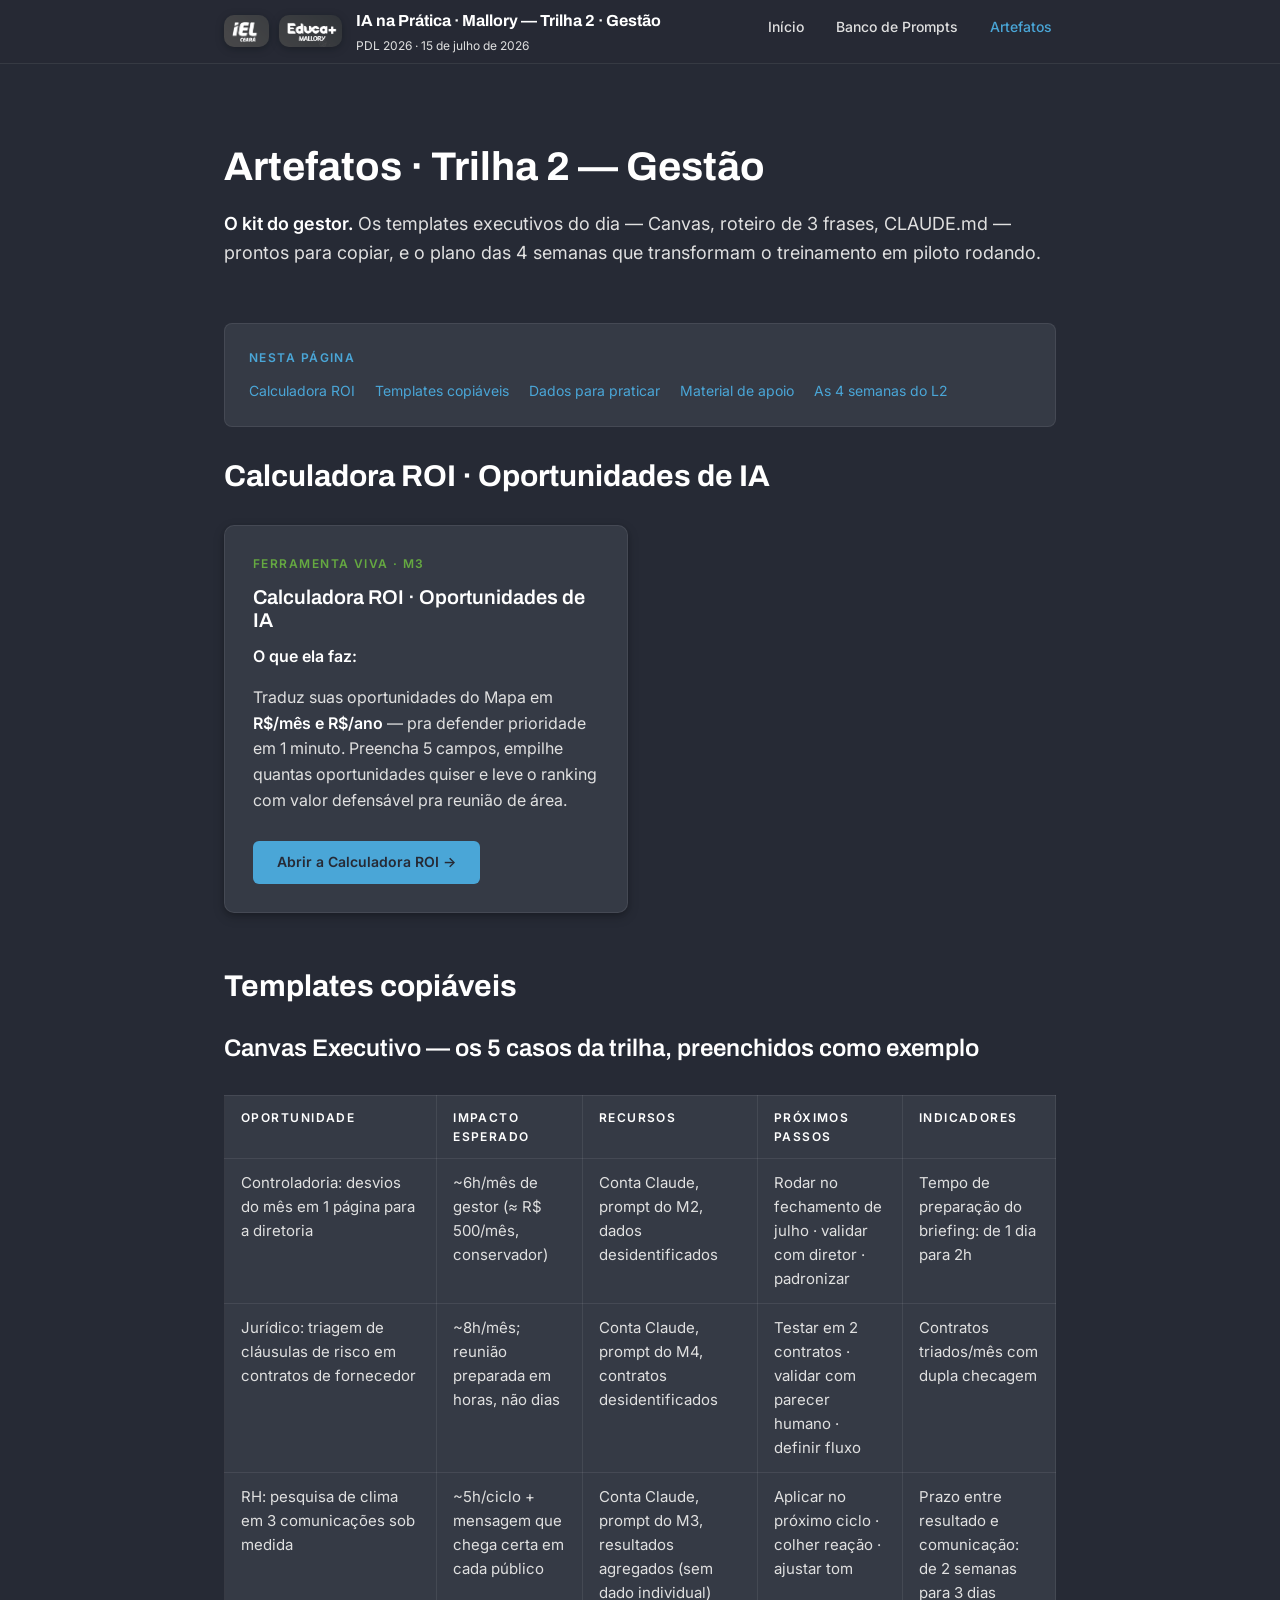
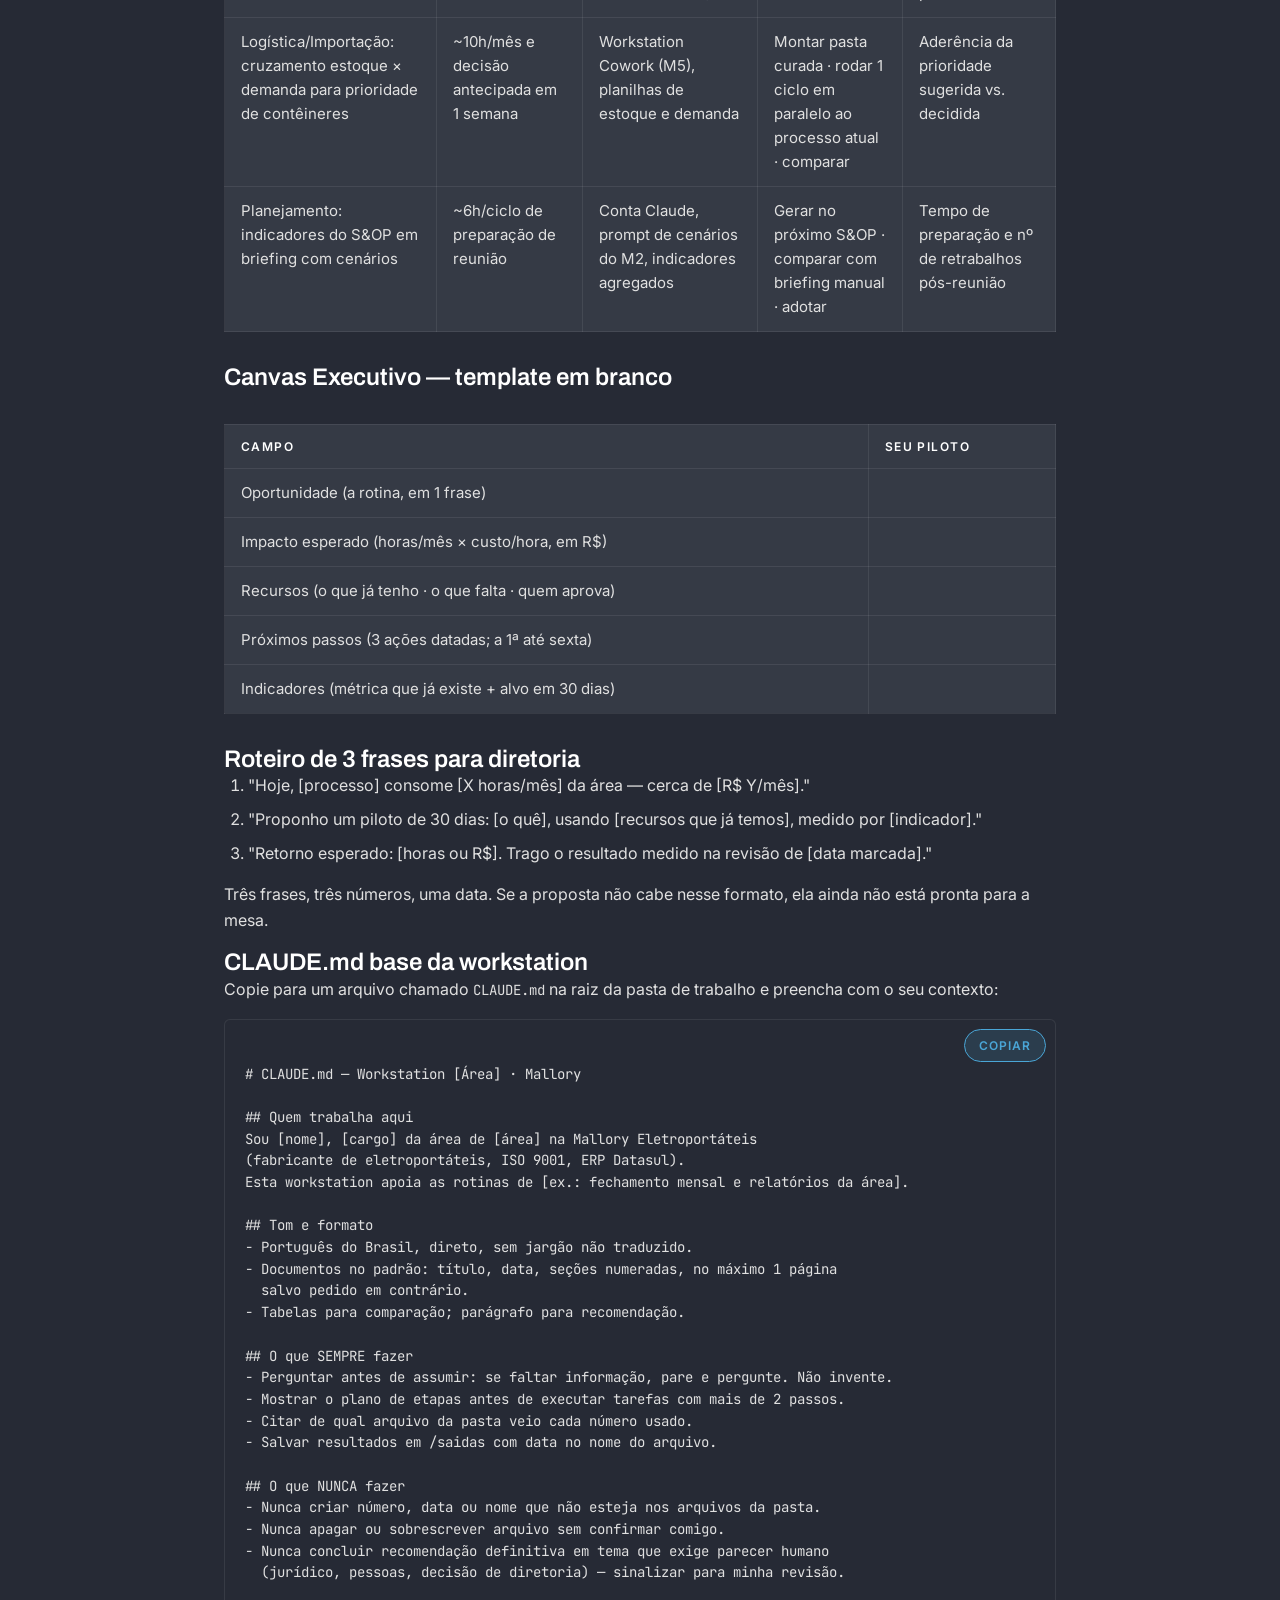
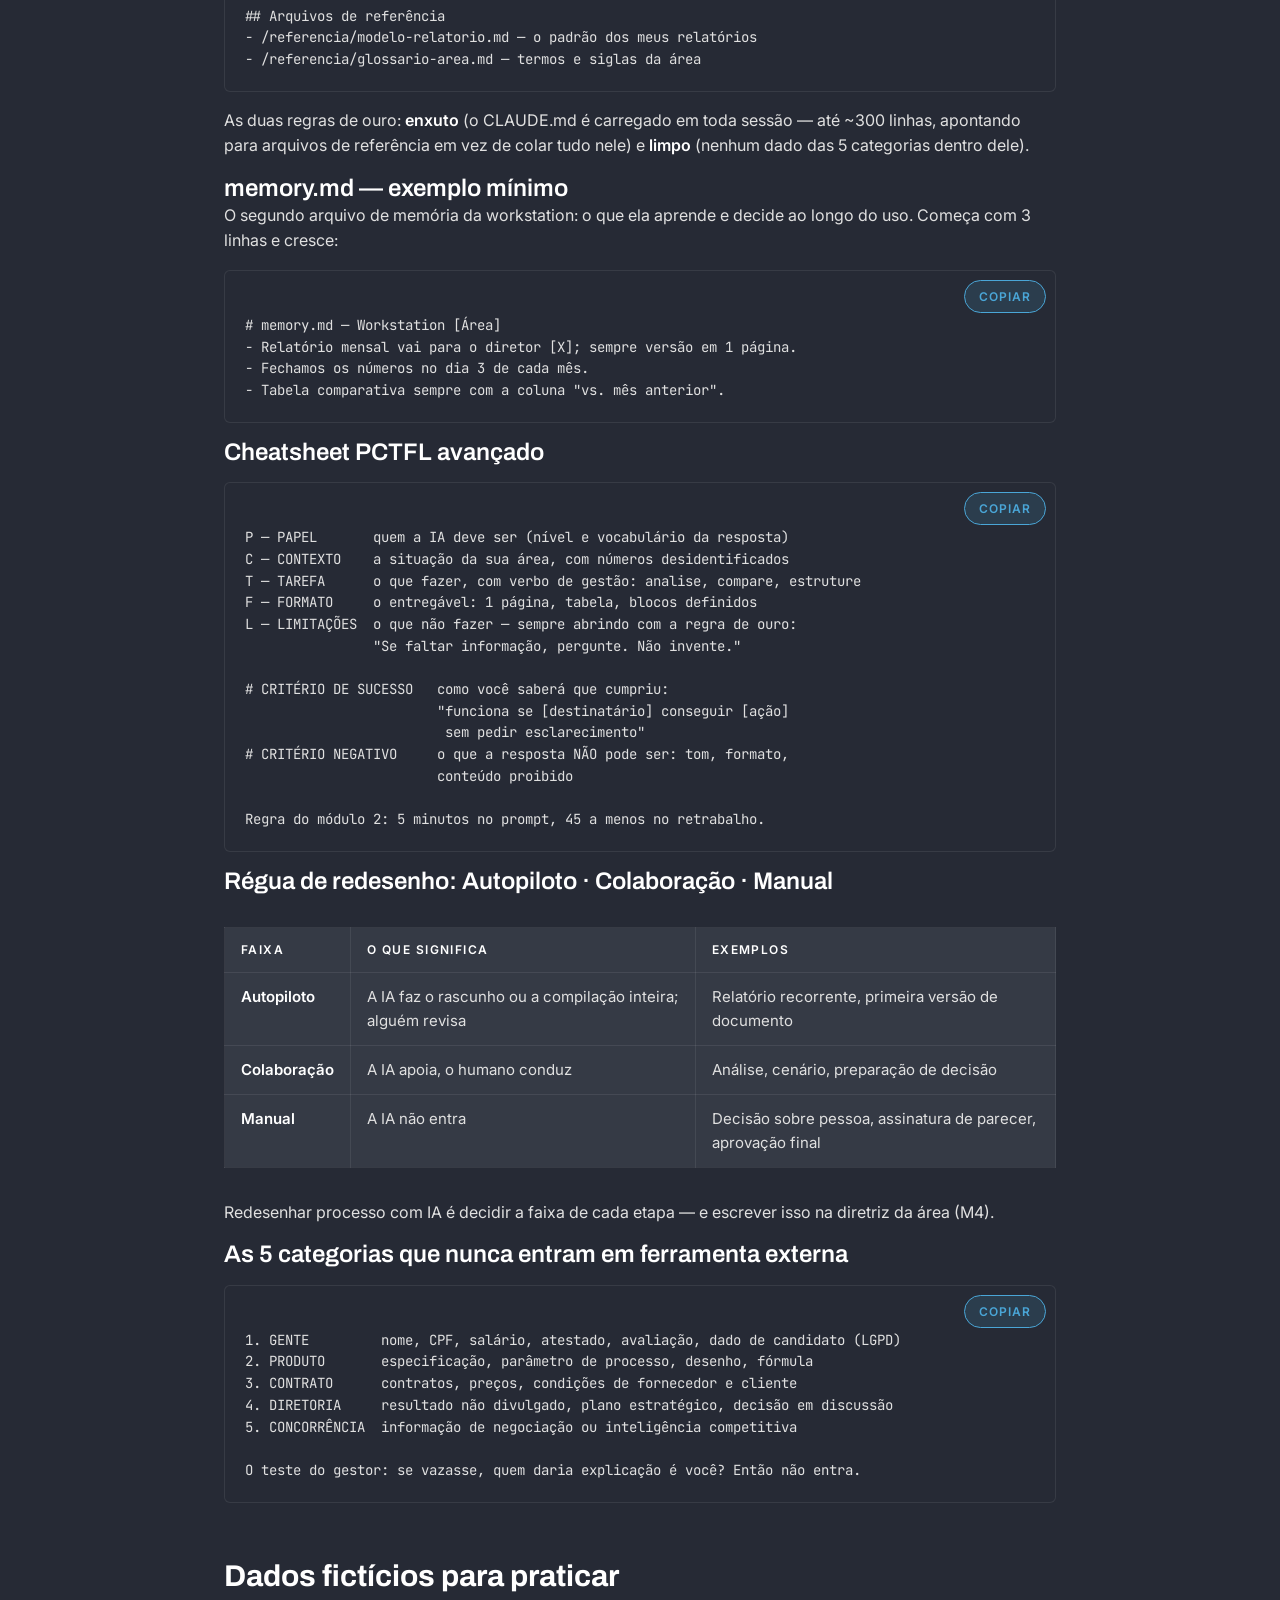
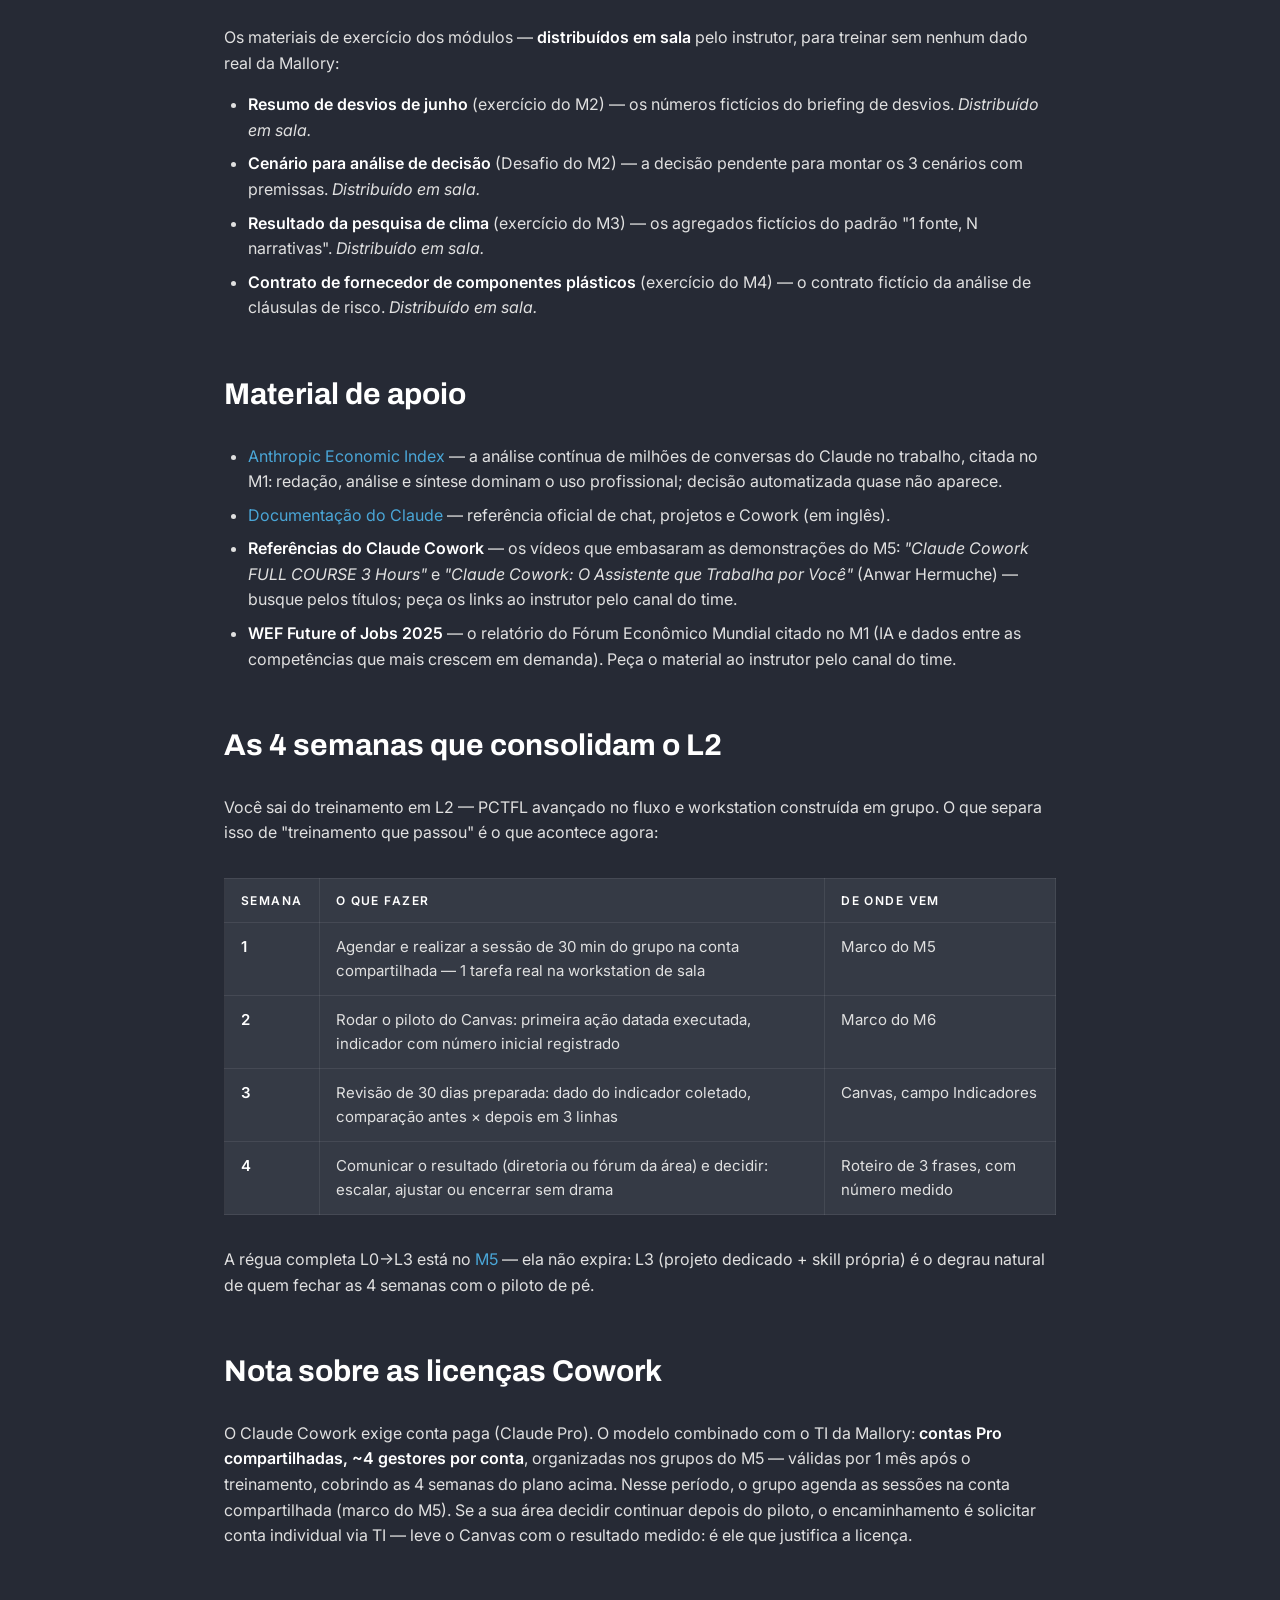
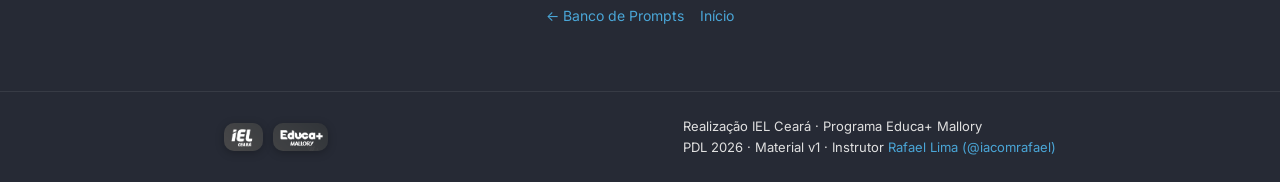
==== commit 29357e05: "Vocab artefatos T2: régua de redesenho vira Autopiloto/Colaboração/Manual Rename puro dos rótulos (d" ====
--- a/artefatos/index.html
+++ b/artefatos/index.html
@@ -174,16 +174,16 @@
 Regra do módulo 2: 5 minutos no prompt, 45 a menos no retrabalho.</code></pre>
       </div>
 
-      <h3>Régua de redesenho: delegar · copiloto · humano</h3>
+      <h3>Régua de redesenho: Autopiloto · Colaboração · Manual</h3>
       <div class="table-wrap">
         <table class="table-default">
           <thead>
             <tr><th>Faixa</th><th>O que significa</th><th>Exemplos</th></tr>
           </thead>
           <tbody>
-            <tr><td><strong>Delegar</strong></td><td>A IA faz o rascunho ou a compilação inteira; alguém revisa</td><td>Relatório recorrente, primeira versão de documento</td></tr>
-            <tr><td><strong>Copiloto</strong></td><td>A IA apoia, o humano conduz</td><td>Análise, cenário, preparação de decisão</td></tr>
-            <tr><td><strong>Humano</strong></td><td>A IA não entra</td><td>Decisão sobre pessoa, assinatura de parecer, aprovação final</td></tr>
+            <tr><td><strong>Autopiloto</strong></td><td>A IA faz o rascunho ou a compilação inteira; alguém revisa</td><td>Relatório recorrente, primeira versão de documento</td></tr>
+            <tr><td><strong>Colaboração</strong></td><td>A IA apoia, o humano conduz</td><td>Análise, cenário, preparação de decisão</td></tr>
+            <tr><td><strong>Manual</strong></td><td>A IA não entra</td><td>Decisão sobre pessoa, assinatura de parecer, aprovação final</td></tr>
           </tbody>
         </table>
       </div>
